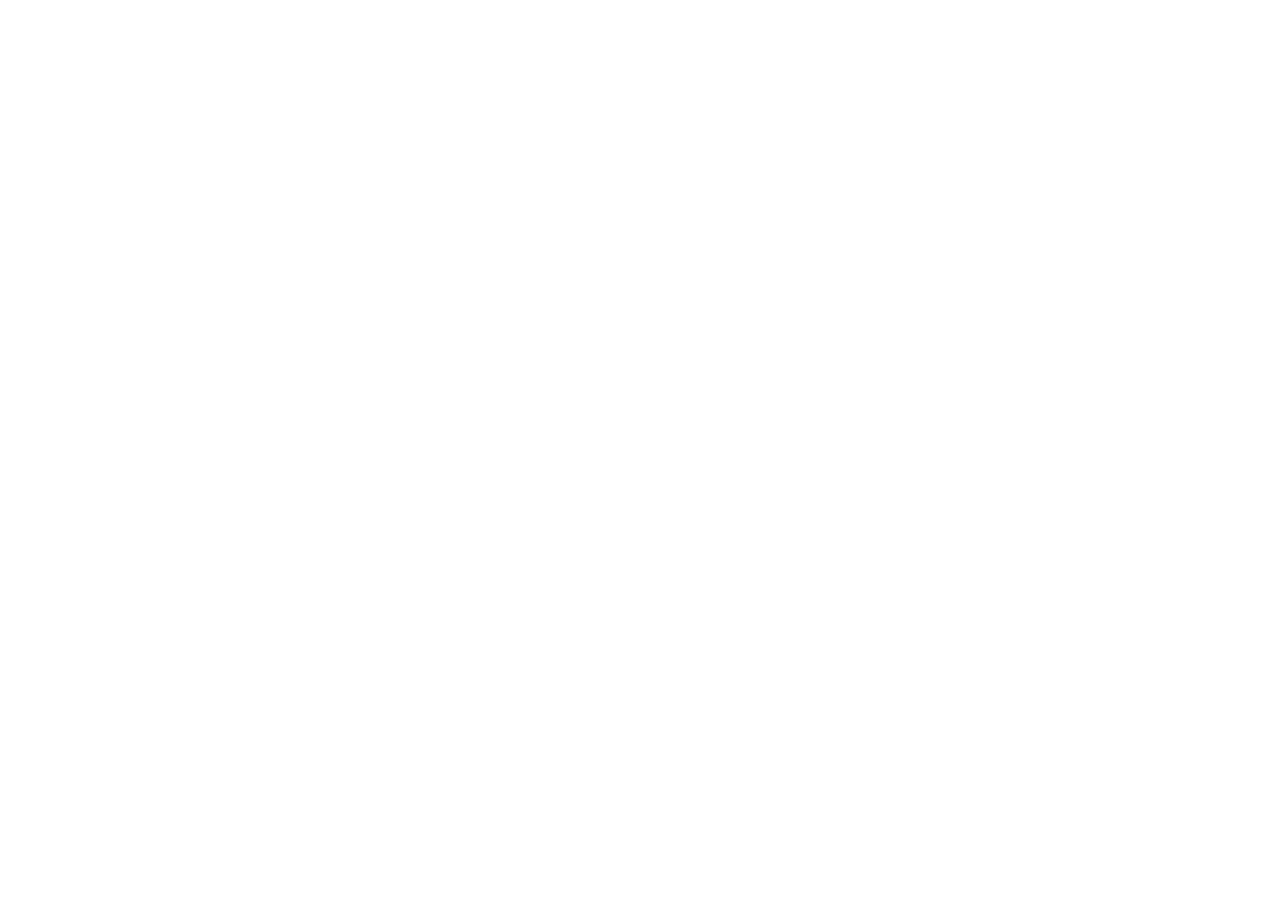
==== index.html @ 03d4f816 "注册页面一半代码" ====
<!DOCTYPE html>
<html lang="en">
<head>
    <meta charset="UTF-8">
    <meta name="viewport" content="width=device-width, initial-scale=1.0">
    <title>Document</title>
</head>
<body>
    
</body>
</html>
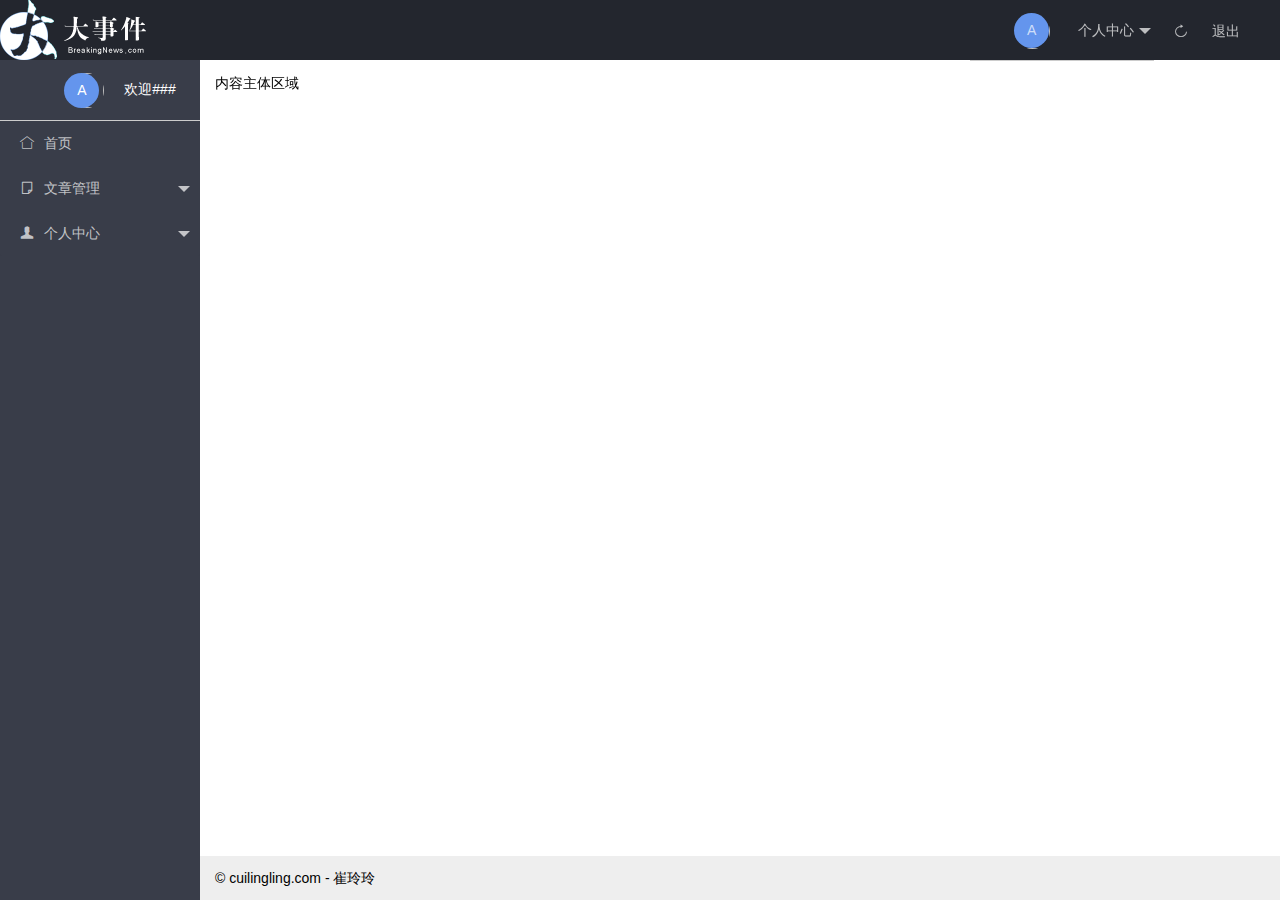
==== commit 9bf02569: "登录退出完成" ====
--- a/index.html
+++ b/index.html
@@ -1,11 +1,92 @@
 <!DOCTYPE html>
-<html lang="en">
+<html>
+
 <head>
-    <meta charset="UTF-8">
-    <meta name="viewport" content="width=device-width, initial-scale=1.0">
-    <title>Document</title>
+    <meta charset="utf-8">
+    <meta name="viewport" content="width=device-width, initial-scale=1, maximum-scale=1">
+    <title>大事件练习</title>
+    <link rel="stylesheet" href="./assets/lib/layui/css/layui.css">
+    <link rel="stylesheet" href="./assets/css/index.css">
 </head>
-<body>
-    
+
+<body class="layui-layout-body">
+    <div class="layui-layout layui-layout-admin">
+
+        <div class="layui-header">
+            <!-- 头部区域（可配合layui已有的水平导航） -->
+            <img src="./assets/images/logo.png" alt="">
+            <ul class="layui-nav layui-layout-right">
+                <li class="layui-nav-item">
+                    <a href="javascript:;" class="context">
+                        <img src="http://t.cn/RCzsdCq" class="layui-nav-img">
+                        <span class="geren">A</span>
+                        <span>个人中心</span>
+                    </a>
+                    <dl class="layui-nav-child">
+                        <dd><a href="">基本资料</a></dd>
+                        <dd><a href="">更换头像</a></dd>
+                        <dd><a href="">重置密码</a></dd>
+
+                    </dl>
+                </li>
+                <li class="layui-nav-item"><a href="javascript:;" class="tui"><i class="layui-icon layui-icon-refresh-1">&#xe682;</i>退出</a></li>
+            </ul>
+        </div>
+
+        <div class="layui-side layui-bg-black">
+            <div class="layui-side-scroll">
+                <!-- 左侧导航区域（可配合layui已有的垂直导航） -->
+                <div class="context">
+                    <img src="http://t.cn/RCzsdCq" class="layui-nav-img">
+                    <span class="geren">A</span>
+                    <span class="hello">欢迎###</span>
+                </div>
+                <ul class="layui-nav layui-nav-tree " lay-shrink="all" lay-filter="test">
+                    <li class="layui-nav-item"><a href=""><i class="layui-icon layui-icon-home"></i>首页</a></li>
+                    <li class="layui-nav-item">
+                        <a class="" href="javascript:;"><i class="layui-icon layui-icon-file-b"></i>文章管理</a>
+                        <dl class="layui-nav-child">
+                            <dd><a href="javascript:;"><i class="layui-icon layui-icon-app"></i>文章类别</a></dd>
+                            <dd><a href="javascript:;"><i class="layui-icon layui-icon-app"></i>文章列表</a></dd>
+                            <dd><a href="javascript:;"><i class="layui-icon layui-icon-app"></i>文章发布</a></dd>
+
+                        </dl>
+                    </li>
+                    <li class="layui-nav-item">
+                        <a href="javascript:;"><i class="layui-icon layui-icon-friends"></i>个人中心</a>
+                        <dl class="layui-nav-child">
+                            <dd><a href="javascript:;"><i class="layui-icon layui-icon-app"></i>基本资料</a></dd>
+                            <dd><a href="javascript:;"><i class="layui-icon layui-icon-app"></i>更换头像</a></dd>
+                            <dd><a href="javascript:;"><i class="layui-icon layui-icon-app"></i>重置密码</a></dd>
+
+                        </dl>
+                    </li>
+
+                </ul>
+            </div>
+        </div>
+
+        <div class="layui-body">
+            <!-- 内容主体区域 -->
+            <div style="padding: 15px;">内容主体区域</div>
+        </div>
+
+        <div class="layui-footer">
+            <!-- 底部固定区域 -->
+            © cuilingling.com - 崔玲玲
+        </div>
+    </div>
+    <script src="./assets/lib/jquery.js"></script>
+    <script src="./assets/lib/layui/layui.all.js"></script>
+    <script src="./assets/js/baseAPI.js"></script>
+    <script src="./assets/js/index.js"></script>
+    <script>
+        //JavaScript代码区域
+        layui.use('element', function () {
+            var element = layui.element;
+
+        });
+    </script>
 </body>
+
 </html>--- a/assets/lib/layui/css/layui.css
+++ b/assets/lib/layui/css/layui.css
@@ -0,0 +1,2 @@
+/** layui-v2.5.5 MIT License By https://www.layui.com */
+ .layui-inline,img{display:inline-block;vertical-align:middle}h1,h2,h3,h4,h5,h6{font-weight:400}.layui-edge,.layui-header,.layui-inline,.layui-main{position:relative}.layui-body,.layui-edge,.layui-elip{overflow:hidden}.layui-btn,.layui-edge,.layui-inline,img{vertical-align:middle}.layui-btn,.layui-disabled,.layui-icon,.layui-unselect{-moz-user-select:none;-webkit-user-select:none;-ms-user-select:none}.layui-elip,.layui-form-checkbox span,.layui-form-pane .layui-form-label{text-overflow:ellipsis;white-space:nowrap}.layui-breadcrumb,.layui-tree-btnGroup{visibility:hidden}blockquote,body,button,dd,div,dl,dt,form,h1,h2,h3,h4,h5,h6,input,li,ol,p,pre,td,textarea,th,ul{margin:0;padding:0;-webkit-tap-highlight-color:rgba(0,0,0,0)}a:active,a:hover{outline:0}img{border:none}li{list-style:none}table{border-collapse:collapse;border-spacing:0}h4,h5,h6{font-size:100%}button,input,optgroup,option,select,textarea{font-family:inherit;font-size:inherit;font-style:inherit;font-weight:inherit;outline:0}pre{white-space:pre-wrap;white-space:-moz-pre-wrap;white-space:-pre-wrap;white-space:-o-pre-wrap;word-wrap:break-word}body{line-height:24px;font:14px Helvetica Neue,Helvetica,PingFang SC,Tahoma,Arial,sans-serif}hr{height:1px;margin:10px 0;border:0;clear:both}a{color:#333;text-decoration:none}a:hover{color:#777}a cite{font-style:normal;*cursor:pointer}.layui-border-box,.layui-border-box *{box-sizing:border-box}.layui-box,.layui-box *{box-sizing:content-box}.layui-clear{clear:both;*zoom:1}.layui-clear:after{content:'\20';clear:both;*zoom:1;display:block;height:0}.layui-inline{*display:inline;*zoom:1}.layui-edge{display:inline-block;width:0;height:0;border-width:6px;border-style:dashed;border-color:transparent}.layui-edge-top{top:-4px;border-bottom-color:#999;border-bottom-style:solid}.layui-edge-right{border-left-color:#999;border-left-style:solid}.layui-edge-bottom{top:2px;border-top-color:#999;border-top-style:solid}.layui-edge-left{border-right-color:#999;border-right-style:solid}.layui-disabled,.layui-disabled:hover{color:#d2d2d2!important;cursor:not-allowed!important}.layui-circle{border-radius:100%}.layui-show{display:block!important}.layui-hide{display:none!important}@font-face{font-family:layui-icon;src:url(../font/iconfont.eot?v=250);src:url(../font/iconfont.eot?v=250#iefix) format('embedded-opentype'),url(../font/iconfont.woff2?v=250) format('woff2'),url(../font/iconfont.woff?v=250) format('woff'),url(../font/iconfont.ttf?v=250) format('truetype'),url(../font/iconfont.svg?v=250#layui-icon) format('svg')}.layui-icon{font-family:layui-icon!important;font-size:16px;font-style:normal;-webkit-font-smoothing:antialiased;-moz-osx-font-smoothing:grayscale}.layui-icon-reply-fill:before{content:"\e611"}.layui-icon-set-fill:before{content:"\e614"}.layui-icon-menu-fill:before{content:"\e60f"}.layui-icon-search:before{content:"\e615"}.layui-icon-share:before{content:"\e641"}.layui-icon-set-sm:before{content:"\e620"}.layui-icon-engine:before{content:"\e628"}.layui-icon-close:before{content:"\1006"}.layui-icon-close-fill:before{content:"\1007"}.layui-icon-chart-screen:before{content:"\e629"}.layui-icon-star:before{content:"\e600"}.layui-icon-circle-dot:before{content:"\e617"}.layui-icon-chat:before{content:"\e606"}.layui-icon-release:before{content:"\e609"}.layui-icon-list:before{content:"\e60a"}.layui-icon-chart:before{content:"\e62c"}.layui-icon-ok-circle:before{content:"\1005"}.layui-icon-layim-theme:before{content:"\e61b"}.layui-icon-table:before{content:"\e62d"}.layui-icon-right:before{content:"\e602"}.layui-icon-left:before{content:"\e603"}.layui-icon-cart-simple:before{content:"\e698"}.layui-icon-face-cry:before{content:"\e69c"}.layui-icon-face-smile:before{content:"\e6af"}.layui-icon-survey:before{content:"\e6b2"}.layui-icon-tree:before{content:"\e62e"}.layui-icon-upload-circle:before{content:"\e62f"}.layui-icon-add-circle:before{content:"\e61f"}.layui-icon-download-circle:before{content:"\e601"}.layui-icon-templeate-1:before{content:"\e630"}.layui-icon-util:before{content:"\e631"}.layui-icon-face-surprised:before{content:"\e664"}.layui-icon-edit:before{content:"\e642"}.layui-icon-speaker:before{content:"\e645"}.layui-icon-down:before{content:"\e61a"}.layui-icon-file:before{content:"\e621"}.layui-icon-layouts:before{content:"\e632"}.layui-icon-rate-half:before{content:"\e6c9"}.layui-icon-add-circle-fine:before{content:"\e608"}.layui-icon-prev-circle:before{content:"\e633"}.layui-icon-read:before{content:"\e705"}.layui-icon-404:before{content:"\e61c"}.layui-icon-carousel:before{content:"\e634"}.layui-icon-help:before{content:"\e607"}.layui-icon-code-circle:before{content:"\e635"}.layui-icon-water:before{content:"\e636"}.layui-icon-username:before{content:"\e66f"}.layui-icon-find-fill:before{content:"\e670"}.layui-icon-about:before{content:"\e60b"}.layui-icon-location:before{content:"\e715"}.layui-icon-up:before{content:"\e619"}.layui-icon-pause:before{content:"\e651"}.layui-icon-date:before{content:"\e637"}.layui-icon-layim-uploadfile:before{content:"\e61d"}.layui-icon-delete:before{content:"\e640"}.layui-icon-play:before{content:"\e652"}.layui-icon-top:before{content:"\e604"}.layui-icon-friends:before{content:"\e612"}.layui-icon-refresh-3:before{content:"\e9aa"}.layui-icon-ok:before{content:"\e605"}.layui-icon-layer:before{content:"\e638"}.layui-icon-face-smile-fine:before{content:"\e60c"}.layui-icon-dollar:before{content:"\e659"}.layui-icon-group:before{content:"\e613"}.layui-icon-layim-download:before{content:"\e61e"}.layui-icon-picture-fine:before{content:"\e60d"}.layui-icon-link:before{content:"\e64c"}.layui-icon-diamond:before{content:"\e735"}.layui-icon-log:before{content:"\e60e"}.layui-icon-rate-solid:before{content:"\e67a"}.layui-icon-fonts-del:before{content:"\e64f"}.layui-icon-unlink:before{content:"\e64d"}.layui-icon-fonts-clear:before{content:"\e639"}.layui-icon-triangle-r:before{content:"\e623"}.layui-icon-circle:before{content:"\e63f"}.layui-icon-radio:before{content:"\e643"}.layui-icon-align-center:before{content:"\e647"}.layui-icon-align-right:before{content:"\e648"}.layui-icon-align-left:before{content:"\e649"}.layui-icon-loading-1:before{content:"\e63e"}.layui-icon-return:before{content:"\e65c"}.layui-icon-fonts-strong:before{content:"\e62b"}.layui-icon-upload:before{content:"\e67c"}.layui-icon-dialogue:before{content:"\e63a"}.layui-icon-video:before{content:"\e6ed"}.layui-icon-headset:before{content:"\e6fc"}.layui-icon-cellphone-fine:before{content:"\e63b"}.layui-icon-add-1:before{content:"\e654"}.layui-icon-face-smile-b:before{content:"\e650"}.layui-icon-fonts-html:before{content:"\e64b"}.layui-icon-form:before{content:"\e63c"}.layui-icon-cart:before{content:"\e657"}.layui-icon-camera-fill:before{content:"\e65d"}.layui-icon-tabs:before{content:"\e62a"}.layui-icon-fonts-code:before{content:"\e64e"}.layui-icon-fire:before{content:"\e756"}.layui-icon-set:before{content:"\e716"}.layui-icon-fonts-u:before{content:"\e646"}.layui-icon-triangle-d:before{content:"\e625"}.layui-icon-tips:before{content:"\e702"}.layui-icon-picture:before{content:"\e64a"}.layui-icon-more-vertical:before{content:"\e671"}.layui-icon-flag:before{content:"\e66c"}.layui-icon-loading:before{content:"\e63d"}.layui-icon-fonts-i:before{content:"\e644"}.layui-icon-refresh-1:before{content:"\e666"}.layui-icon-rmb:before{content:"\e65e"}.layui-icon-home:before{content:"\e68e"}.layui-icon-user:before{content:"\e770"}.layui-icon-notice:before{content:"\e667"}.layui-icon-login-weibo:before{content:"\e675"}.layui-icon-voice:before{content:"\e688"}.layui-icon-upload-drag:before{content:"\e681"}.layui-icon-login-qq:before{content:"\e676"}.layui-icon-snowflake:before{content:"\e6b1"}.layui-icon-file-b:before{content:"\e655"}.layui-icon-template:before{content:"\e663"}.layui-icon-auz:before{content:"\e672"}.layui-icon-console:before{content:"\e665"}.layui-icon-app:before{content:"\e653"}.layui-icon-prev:before{content:"\e65a"}.layui-icon-website:before{content:"\e7ae"}.layui-icon-next:before{content:"\e65b"}.layui-icon-component:before{content:"\e857"}.layui-icon-more:before{content:"\e65f"}.layui-icon-login-wechat:before{content:"\e677"}.layui-icon-shrink-right:before{content:"\e668"}.layui-icon-spread-left:before{content:"\e66b"}.layui-icon-camera:before{content:"\e660"}.layui-icon-note:before{content:"\e66e"}.layui-icon-refresh:before{content:"\e669"}.layui-icon-female:before{content:"\e661"}.layui-icon-male:before{content:"\e662"}.layui-icon-password:before{content:"\e673"}.layui-icon-senior:before{content:"\e674"}.layui-icon-theme:before{content:"\e66a"}.layui-icon-tread:before{content:"\e6c5"}.layui-icon-praise:before{content:"\e6c6"}.layui-icon-star-fill:before{content:"\e658"}.layui-icon-rate:before{content:"\e67b"}.layui-icon-template-1:before{content:"\e656"}.layui-icon-vercode:before{content:"\e679"}.layui-icon-cellphone:before{content:"\e678"}.layui-icon-screen-full:before{content:"\e622"}.layui-icon-screen-restore:before{content:"\e758"}.layui-icon-cols:before{content:"\e610"}.layui-icon-export:before{content:"\e67d"}.layui-icon-print:before{content:"\e66d"}.layui-icon-slider:before{content:"\e714"}.layui-icon-addition:before{content:"\e624"}.layui-icon-subtraction:before{content:"\e67e"}.layui-icon-service:before{content:"\e626"}.layui-icon-transfer:before{content:"\e691"}.layui-main{width:1140px;margin:0 auto}.layui-header{z-index:1000;height:60px}.layui-header a:hover{transition:all .5s;-webkit-transition:all .5s}.layui-side{position:fixed;left:0;top:0;bottom:0;z-index:999;width:200px;overflow-x:hidden}.layui-side-scroll{position:relative;width:220px;height:100%;overflow-x:hidden}.layui-body{position:absolute;left:200px;right:0;top:0;bottom:0;z-index:998;width:auto;overflow-y:auto;box-sizing:border-box}.layui-layout-body{overflow:hidden}.layui-layout-admin .layui-header{background-color:#23262E}.layui-layout-admin .layui-side{top:60px;width:200px;overflow-x:hidden}.layui-layout-admin .layui-body{position:fixed;top:60px;bottom:44px}.layui-layout-admin .layui-main{width:auto;margin:0 15px}.layui-layout-admin .layui-footer{position:fixed;left:200px;right:0;bottom:0;height:44px;line-height:44px;padding:0 15px;background-color:#eee}.layui-layout-admin .layui-logo{position:absolute;left:0;top:0;width:200px;height:100%;line-height:60px;text-align:center;color:#009688;font-size:16px}.layui-layout-admin .layui-header .layui-nav{background:0 0}.layui-layout-left{position:absolute!important;left:200px;top:0}.layui-layout-right{position:absolute!important;right:0;top:0}.layui-container{position:relative;margin:0 auto;padding:0 15px;box-sizing:border-box}.layui-fluid{position:relative;margin:0 auto;padding:0 15px}.layui-row:after,.layui-row:before{content:'';display:block;clear:both}.layui-col-lg1,.layui-col-lg10,.layui-col-lg11,.layui-col-lg12,.layui-col-lg2,.layui-col-lg3,.layui-col-lg4,.layui-col-lg5,.layui-col-lg6,.layui-col-lg7,.layui-col-lg8,.layui-col-lg9,.layui-col-md1,.layui-col-md10,.layui-col-md11,.layui-col-md12,.layui-col-md2,.layui-col-md3,.layui-col-md4,.layui-col-md5,.layui-col-md6,.layui-col-md7,.layui-col-md8,.layui-col-md9,.layui-col-sm1,.layui-col-sm10,.layui-col-sm11,.layui-col-sm12,.layui-col-sm2,.layui-col-sm3,.layui-col-sm4,.layui-col-sm5,.layui-col-sm6,.layui-col-sm7,.layui-col-sm8,.layui-col-sm9,.layui-col-xs1,.layui-col-xs10,.layui-col-xs11,.layui-col-xs12,.layui-col-xs2,.layui-col-xs3,.layui-col-xs4,.layui-col-xs5,.layui-col-xs6,.layui-col-xs7,.layui-col-xs8,.layui-col-xs9{position:relative;display:block;box-sizing:border-box}.layui-col-xs1,.layui-col-xs10,.layui-col-xs11,.layui-col-xs12,.layui-col-xs2,.layui-col-xs3,.layui-col-xs4,.layui-col-xs5,.layui-col-xs6,.layui-col-xs7,.layui-col-xs8,.layui-col-xs9{float:left}.layui-col-xs1{width:8.33333333%}.layui-col-xs2{width:16.66666667%}.layui-col-xs3{width:25%}.layui-col-xs4{width:33.33333333%}.layui-col-xs5{width:41.66666667%}.layui-col-xs6{width:50%}.layui-col-xs7{width:58.33333333%}.layui-col-xs8{width:66.66666667%}.layui-col-xs9{width:75%}.layui-col-xs10{width:83.33333333%}.layui-col-xs11{width:91.66666667%}.layui-col-xs12{width:100%}.layui-col-xs-offset1{margin-left:8.33333333%}.layui-col-xs-offset2{margin-left:16.66666667%}.layui-col-xs-offset3{margin-left:25%}.layui-col-xs-offset4{margin-left:33.33333333%}.layui-col-xs-offset5{margin-left:41.66666667%}.layui-col-xs-offset6{margin-left:50%}.layui-col-xs-offset7{margin-left:58.33333333%}.layui-col-xs-offset8{margin-left:66.66666667%}.layui-col-xs-offset9{margin-left:75%}.layui-col-xs-offset10{margin-left:83.33333333%}.layui-col-xs-offset11{margin-left:91.66666667%}.layui-col-xs-offset12{margin-left:100%}@media screen and (max-width:768px){.layui-hide-xs{display:none!important}.layui-show-xs-block{display:block!important}.layui-show-xs-inline{display:inline!important}.layui-show-xs-inline-block{display:inline-block!important}}@media screen and (min-width:768px){.layui-container{width:750px}.layui-hide-sm{display:none!important}.layui-show-sm-block{display:block!important}.layui-show-sm-inline{display:inline!important}.layui-show-sm-inline-block{display:inline-block!important}.layui-col-sm1,.layui-col-sm10,.layui-col-sm11,.layui-col-sm12,.layui-col-sm2,.layui-col-sm3,.layui-col-sm4,.layui-col-sm5,.layui-col-sm6,.layui-col-sm7,.layui-col-sm8,.layui-col-sm9{float:left}.layui-col-sm1{width:8.33333333%}.layui-col-sm2{width:16.66666667%}.layui-col-sm3{width:25%}.layui-col-sm4{width:33.33333333%}.layui-col-sm5{width:41.66666667%}.layui-col-sm6{width:50%}.layui-col-sm7{width:58.33333333%}.layui-col-sm8{width:66.66666667%}.layui-col-sm9{width:75%}.layui-col-sm10{width:83.33333333%}.layui-col-sm11{width:91.66666667%}.layui-col-sm12{width:100%}.layui-col-sm-offset1{margin-left:8.33333333%}.layui-col-sm-offset2{margin-left:16.66666667%}.layui-col-sm-offset3{margin-left:25%}.layui-col-sm-offset4{margin-left:33.33333333%}.layui-col-sm-offset5{margin-left:41.66666667%}.layui-col-sm-offset6{margin-left:50%}.layui-col-sm-offset7{margin-left:58.33333333%}.layui-col-sm-offset8{margin-left:66.66666667%}.layui-col-sm-offset9{margin-left:75%}.layui-col-sm-offset10{margin-left:83.33333333%}.layui-col-sm-offset11{margin-left:91.66666667%}.layui-col-sm-offset12{margin-left:100%}}@media screen and (min-width:992px){.layui-container{width:970px}.layui-hide-md{display:none!important}.layui-show-md-block{display:block!important}.layui-show-md-inline{display:inline!important}.layui-show-md-inline-block{display:inline-block!important}.layui-col-md1,.layui-col-md10,.layui-col-md11,.layui-col-md12,.layui-col-md2,.layui-col-md3,.layui-col-md4,.layui-col-md5,.layui-col-md6,.layui-col-md7,.layui-col-md8,.layui-col-md9{float:left}.layui-col-md1{width:8.33333333%}.layui-col-md2{width:16.66666667%}.layui-col-md3{width:25%}.layui-col-md4{width:33.33333333%}.layui-col-md5{width:41.66666667%}.layui-col-md6{width:50%}.layui-col-md7{width:58.33333333%}.layui-col-md8{width:66.66666667%}.layui-col-md9{width:75%}.layui-col-md10{width:83.33333333%}.layui-col-md11{width:91.66666667%}.layui-col-md12{width:100%}.layui-col-md-offset1{margin-left:8.33333333%}.layui-col-md-offset2{margin-left:16.66666667%}.layui-col-md-offset3{margin-left:25%}.layui-col-md-offset4{margin-left:33.33333333%}.layui-col-md-offset5{margin-left:41.66666667%}.layui-col-md-offset6{margin-left:50%}.layui-col-md-offset7{margin-left:58.33333333%}.layui-col-md-offset8{margin-left:66.66666667%}.layui-col-md-offset9{margin-left:75%}.layui-col-md-offset10{margin-left:83.33333333%}.layui-col-md-offset11{margin-left:91.66666667%}.layui-col-md-offset12{margin-left:100%}}@media screen and (min-width:1200px){.layui-container{width:1170px}.layui-hide-lg{display:none!important}.layui-show-lg-block{display:block!important}.layui-show-lg-inline{display:inline!important}.layui-show-lg-inline-block{display:inline-block!important}.layui-col-lg1,.layui-col-lg10,.layui-col-lg11,.layui-col-lg12,.layui-col-lg2,.layui-col-lg3,.layui-col-lg4,.layui-col-lg5,.layui-col-lg6,.layui-col-lg7,.layui-col-lg8,.layui-col-lg9{float:left}.layui-col-lg1{width:8.33333333%}.layui-col-lg2{width:16.66666667%}.layui-col-lg3{width:25%}.layui-col-lg4{width:33.33333333%}.layui-col-lg5{width:41.66666667%}.layui-col-lg6{width:50%}.layui-col-lg7{width:58.33333333%}.layui-col-lg8{width:66.66666667%}.layui-col-lg9{width:75%}.layui-col-lg10{width:83.33333333%}.layui-col-lg11{width:91.66666667%}.layui-col-lg12{width:100%}.layui-col-lg-offset1{margin-left:8.33333333%}.layui-col-lg-offset2{margin-left:16.66666667%}.layui-col-lg-offset3{margin-left:25%}.layui-col-lg-offset4{margin-left:33.33333333%}.layui-col-lg-offset5{margin-left:41.66666667%}.layui-col-lg-offset6{margin-left:50%}.layui-col-lg-offset7{margin-left:58.33333333%}.layui-col-lg-offset8{margin-left:66.66666667%}.layui-col-lg-offset9{margin-left:75%}.layui-col-lg-offset10{margin-left:83.33333333%}.layui-col-lg-offset11{margin-left:91.66666667%}.layui-col-lg-offset12{margin-left:100%}}.layui-col-space1{margin:-.5px}.layui-col-space1>*{padding:.5px}.layui-col-space3{margin:-1.5px}.layui-col-space3>*{padding:1.5px}.layui-col-space5{margin:-2.5px}.layui-col-space5>*{padding:2.5px}.layui-col-space8{margin:-3.5px}.layui-col-space8>*{padding:3.5px}.layui-col-space10{margin:-5px}.layui-col-space10>*{padding:5px}.layui-col-space12{margin:-6px}.layui-col-space12>*{padding:6px}.layui-col-space15{margin:-7.5px}.layui-col-space15>*{padding:7.5px}.layui-col-space18{margin:-9px}.layui-col-space18>*{padding:9px}.layui-col-space20{margin:-10px}.layui-col-space20>*{padding:10px}.layui-col-space22{margin:-11px}.layui-col-space22>*{padding:11px}.layui-col-space25{margin:-12.5px}.layui-col-space25>*{padding:12.5px}.layui-col-space30{margin:-15px}.layui-col-space30>*{padding:15px}.layui-btn,.layui-input,.layui-select,.layui-textarea,.layui-upload-button{outline:0;-webkit-appearance:none;transition:all .3s;-webkit-transition:all .3s;box-sizing:border-box}.layui-elem-quote{margin-bottom:10px;padding:15px;line-height:22px;border-left:5px solid #009688;border-radius:0 2px 2px 0;background-color:#f2f2f2}.layui-quote-nm{border-style:solid;border-width:1px 1px 1px 5px;background:0 0}.layui-elem-field{margin-bottom:10px;padding:0;border-width:1px;border-style:solid}.layui-elem-field legend{margin-left:20px;padding:0 10px;font-size:20px;font-weight:300}.layui-field-title{margin:10px 0 20px;border-width:1px 0 0}.layui-field-box{padding:10px 15px}.layui-field-title .layui-field-box{padding:10px 0}.layui-progress{position:relative;height:6px;border-radius:20px;background-color:#e2e2e2}.layui-progress-bar{position:absolute;left:0;top:0;width:0;max-width:100%;height:6px;border-radius:20px;text-align:right;background-color:#5FB878;transition:all .3s;-webkit-transition:all .3s}.layui-progress-big,.layui-progress-big .layui-progress-bar{height:18px;line-height:18px}.layui-progress-text{position:relative;top:-20px;line-height:18px;font-size:12px;color:#666}.layui-progress-big .layui-progress-text{position:static;padding:0 10px;color:#fff}.layui-collapse{border-width:1px;border-style:solid;border-radius:2px}.layui-colla-content,.layui-colla-item{border-top-width:1px;border-top-style:solid}.layui-colla-item:first-child{border-top:none}.layui-colla-title{position:relative;height:42px;line-height:42px;padding:0 15px 0 35px;color:#333;background-color:#f2f2f2;cursor:pointer;font-size:14px;overflow:hidden}.layui-colla-content{display:none;padding:10px 15px;line-height:22px;color:#666}.layui-colla-icon{position:absolute;left:15px;top:0;font-size:14px}.layui-card{margin-bottom:15px;border-radius:2px;background-color:#fff;box-shadow:0 1px 2px 0 rgba(0,0,0,.05)}.layui-card:last-child{margin-bottom:0}.layui-card-header{position:relative;height:42px;line-height:42px;padding:0 15px;border-bottom:1px solid #f6f6f6;color:#333;border-radius:2px 2px 0 0;font-size:14px}.layui-bg-black,.layui-bg-blue,.layui-bg-cyan,.layui-bg-green,.layui-bg-orange,.layui-bg-red{color:#fff!important}.layui-card-body{position:relative;padding:10px 15px;line-height:24px}.layui-card-body[pad15]{padding:15px}.layui-card-body[pad20]{padding:20px}.layui-card-body .layui-table{margin:5px 0}.layui-card .layui-tab{margin:0}.layui-panel-window{position:relative;padding:15px;border-radius:0;border-top:5px solid #E6E6E6;background-color:#fff}.layui-auxiliar-moving{position:fixed;left:0;right:0;top:0;bottom:0;width:100%;height:100%;background:0 0;z-index:9999999999}.layui-form-label,.layui-form-mid,.layui-form-select,.layui-input-block,.layui-input-inline,.layui-textarea{position:relative}.layui-bg-red{background-color:#FF5722!important}.layui-bg-orange{background-color:#FFB800!important}.layui-bg-green{background-color:#009688!important}.layui-bg-cyan{background-color:#2F4056!important}.layui-bg-blue{background-color:#1E9FFF!important}.layui-bg-black{background-color:#393D49!important}.layui-bg-gray{background-color:#eee!important;color:#666!important}.layui-badge-rim,.layui-colla-content,.layui-colla-item,.layui-collapse,.layui-elem-field,.layui-form-pane .layui-form-item[pane],.layui-form-pane .layui-form-label,.layui-input,.layui-layedit,.layui-layedit-tool,.layui-quote-nm,.layui-select,.layui-tab-bar,.layui-tab-card,.layui-tab-title,.layui-tab-title .layui-this:after,.layui-textarea{border-color:#e6e6e6}.layui-timeline-item:before,hr{background-color:#e6e6e6}.layui-text{line-height:22px;font-size:14px;color:#666}.layui-text h1,.layui-text h2,.layui-text h3{font-weight:500;color:#333}.layui-text h1{font-size:30px}.layui-text h2{font-size:24px}.layui-text h3{font-size:18px}.layui-text a:not(.layui-btn){color:#01AAED}.layui-text a:not(.layui-btn):hover{text-decoration:underline}.layui-text ul{padding:5px 0 5px 15px}.layui-text ul li{margin-top:5px;list-style-type:disc}.layui-text em,.layui-word-aux{color:#999!important;padding:0 5px!important}.layui-btn{display:inline-block;height:38px;line-height:38px;padding:0 18px;background-color:#009688;color:#fff;white-space:nowrap;text-align:center;font-size:14px;border:none;border-radius:2px;cursor:pointer}.layui-btn:hover{opacity:.8;filter:alpha(opacity=80);color:#fff}.layui-btn:active{opacity:1;filter:alpha(opacity=100)}.layui-btn+.layui-btn{margin-left:10px}.layui-btn-container{font-size:0}.layui-btn-container .layui-btn{margin-right:10px;margin-bottom:10px}.layui-btn-container .layui-btn+.layui-btn{margin-left:0}.layui-table .layui-btn-container .layui-btn{margin-bottom:9px}.layui-btn-radius{border-radius:100px}.layui-btn .layui-icon{margin-right:3px;font-size:18px;vertical-align:bottom;vertical-align:middle\9}.layui-btn-primary{border:1px solid #C9C9C9;background-color:#fff;color:#555}.layui-btn-primary:hover{border-color:#009688;color:#333}.layui-btn-normal{background-color:#1E9FFF}.layui-btn-warm{background-color:#FFB800}.layui-btn-danger{background-color:#FF5722}.layui-btn-checked{background-color:#5FB878}.layui-btn-disabled,.layui-btn-disabled:active,.layui-btn-disabled:hover{border:1px solid #e6e6e6;background-color:#FBFBFB;color:#C9C9C9;cursor:not-allowed;opacity:1}.layui-btn-lg{height:44px;line-height:44px;padding:0 25px;font-size:16px}.layui-btn-sm{height:30px;line-height:30px;padding:0 10px;font-size:12px}.layui-btn-sm i{font-size:16px!important}.layui-btn-xs{height:22px;line-height:22px;padding:0 5px;font-size:12px}.layui-btn-xs i{font-size:14px!important}.layui-btn-group{display:inline-block;vertical-align:middle;font-size:0}.layui-btn-group .layui-btn{margin-left:0!important;margin-right:0!important;border-left:1px solid rgba(255,255,255,.5);border-radius:0}.layui-btn-group .layui-btn-primary{border-left:none}.layui-btn-group .layui-btn-primary:hover{border-color:#C9C9C9;color:#009688}.layui-btn-group .layui-btn:first-child{border-left:none;border-radius:2px 0 0 2px}.layui-btn-group .layui-btn-primary:first-child{border-left:1px solid #c9c9c9}.layui-btn-group .layui-btn:last-child{border-radius:0 2px 2px 0}.layui-btn-group .layui-btn+.layui-btn{margin-left:0}.layui-btn-group+.layui-btn-group{margin-left:10px}.layui-btn-fluid{width:100%}.layui-input,.layui-select,.layui-textarea{height:38px;line-height:1.3;line-height:38px\9;border-width:1px;border-style:solid;background-color:#fff;border-radius:2px}.layui-input::-webkit-input-placeholder,.layui-select::-webkit-input-placeholder,.layui-textarea::-webkit-input-placeholder{line-height:1.3}.layui-input,.layui-textarea{display:block;width:100%;padding-left:10px}.layui-input:hover,.layui-textarea:hover{border-color:#D2D2D2!important}.layui-input:focus,.layui-textarea:focus{border-color:#C9C9C9!important}.layui-textarea{min-height:100px;height:auto;line-height:20px;padding:6px 10px;resize:vertical}.layui-select{padding:0 10px}.layui-form input[type=checkbox],.layui-form input[type=radio],.layui-form select{display:none}.layui-form [lay-ignore]{display:initial}.layui-form-item{margin-bottom:15px;clear:both;*zoom:1}.layui-form-item:after{content:'\20';clear:both;*zoom:1;display:block;height:0}.layui-form-label{float:left;display:block;padding:9px 15px;width:80px;font-weight:400;line-height:20px;text-align:right}.layui-form-label-col{display:block;float:none;padding:9px 0;line-height:20px;text-align:left}.layui-form-item .layui-inline{margin-bottom:5px;margin-right:10px}.layui-input-block{margin-left:110px;min-height:36px}.layui-input-inline{display:inline-block;vertical-align:middle}.layui-form-item .layui-input-inline{float:left;width:190px;margin-right:10px}.layui-form-text .layui-input-inline{width:auto}.layui-form-mid{float:left;display:block;padding:9px 0!important;line-height:20px;margin-right:10px}.layui-form-danger+.layui-form-select .layui-input,.layui-form-danger:focus{border-color:#FF5722!important}.layui-form-select .layui-input{padding-right:30px;cursor:pointer}.layui-form-select .layui-edge{position:absolute;right:10px;top:50%;margin-top:-3px;cursor:pointer;border-width:6px;border-top-color:#c2c2c2;border-top-style:solid;transition:all .3s;-webkit-transition:all .3s}.layui-form-select dl{display:none;position:absolute;left:0;top:42px;padding:5px 0;z-index:899;min-width:100%;border:1px solid #d2d2d2;max-height:300px;overflow-y:auto;background-color:#fff;border-radius:2px;box-shadow:0 2px 4px rgba(0,0,0,.12);box-sizing:border-box}.layui-form-select dl dd,.layui-form-select dl dt{padding:0 10px;line-height:36px;white-space:nowrap;overflow:hidden;text-overflow:ellipsis}.layui-form-select dl dt{font-size:12px;color:#999}.layui-form-select dl dd{cursor:pointer}.layui-form-select dl dd:hover{background-color:#f2f2f2;-webkit-transition:.5s all;transition:.5s all}.layui-form-select .layui-select-group dd{padding-left:20px}.layui-form-select dl dd.layui-select-tips{padding-left:10px!important;color:#999}.layui-form-select dl dd.layui-this{background-color:#5FB878;color:#fff}.layui-form-checkbox,.layui-form-select dl dd.layui-disabled{background-color:#fff}.layui-form-selected dl{display:block}.layui-form-checkbox,.layui-form-checkbox *,.layui-form-switch{display:inline-block;vertical-align:middle}.layui-form-selected .layui-edge{margin-top:-9px;-webkit-transform:rotate(180deg);transform:rotate(180deg);margin-top:-3px\9}:root .layui-form-selected .layui-edge{margin-top:-9px\0/IE9}.layui-form-selectup dl{top:auto;bottom:42px}.layui-select-none{margin:5px 0;text-align:center;color:#999}.layui-select-disabled .layui-disabled{border-color:#eee!important}.layui-select-disabled .layui-edge{border-top-color:#d2d2d2}.layui-form-checkbox{position:relative;height:30px;line-height:30px;margin-right:10px;padding-right:30px;cursor:pointer;font-size:0;-webkit-transition:.1s linear;transition:.1s linear;box-sizing:border-box}.layui-form-checkbox span{padding:0 10px;height:100%;font-size:14px;border-radius:2px 0 0 2px;background-color:#d2d2d2;color:#fff;overflow:hidden}.layui-form-checkbox:hover span{background-color:#c2c2c2}.layui-form-checkbox i{position:absolute;right:0;top:0;width:30px;height:28px;border:1px solid #d2d2d2;border-left:none;border-radius:0 2px 2px 0;color:#fff;font-size:20px;text-align:center}.layui-form-checkbox:hover i{border-color:#c2c2c2;color:#c2c2c2}.layui-form-checked,.layui-form-checked:hover{border-color:#5FB878}.layui-form-checked span,.layui-form-checked:hover span{background-color:#5FB878}.layui-form-checked i,.layui-form-checked:hover i{color:#5FB878}.layui-form-item .layui-form-checkbox{margin-top:4px}.layui-form-checkbox[lay-skin=primary]{height:auto!important;line-height:normal!important;min-width:18px;min-height:18px;border:none!important;margin-right:0;padding-left:28px;padding-right:0;background:0 0}.layui-form-checkbox[lay-skin=primary] span{padding-left:0;padding-right:15px;line-height:18px;background:0 0;color:#666}.layui-form-checkbox[lay-skin=primary] i{right:auto;left:0;width:16px;height:16px;line-height:16px;border:1px solid #d2d2d2;font-size:12px;border-radius:2px;background-color:#fff;-webkit-transition:.1s linear;transition:.1s linear}.layui-form-checkbox[lay-skin=primary]:hover i{border-color:#5FB878;color:#fff}.layui-form-checked[lay-skin=primary] i{border-color:#5FB878!important;background-color:#5FB878;color:#fff}.layui-checkbox-disbaled[lay-skin=primary] span{background:0 0!important;color:#c2c2c2}.layui-checkbox-disbaled[lay-skin=primary]:hover i{border-color:#d2d2d2}.layui-form-item .layui-form-checkbox[lay-skin=primary]{margin-top:10px}.layui-form-switch{position:relative;height:22px;line-height:22px;min-width:35px;padding:0 5px;margin-top:8px;border:1px solid #d2d2d2;border-radius:20px;cursor:pointer;background-color:#fff;-webkit-transition:.1s linear;transition:.1s linear}.layui-form-switch i{position:absolute;left:5px;top:3px;width:16px;height:16px;border-radius:20px;background-color:#d2d2d2;-webkit-transition:.1s linear;transition:.1s linear}.layui-form-switch em{position:relative;top:0;width:25px;margin-left:21px;padding:0!important;text-align:center!important;color:#999!important;font-style:normal!important;font-size:12px}.layui-form-onswitch{border-color:#5FB878;background-color:#5FB878}.layui-checkbox-disbaled,.layui-checkbox-disbaled i{border-color:#e2e2e2!important}.layui-form-onswitch i{left:100%;margin-left:-21px;background-color:#fff}.layui-form-onswitch em{margin-left:5px;margin-right:21px;color:#fff!important}.layui-checkbox-disbaled span{background-color:#e2e2e2!important}.layui-checkbox-disbaled:hover i{color:#fff!important}[lay-radio]{display:none}.layui-form-radio,.layui-form-radio *{display:inline-block;vertical-align:middle}.layui-form-radio{line-height:28px;margin:6px 10px 0 0;padding-right:10px;cursor:pointer;font-size:0}.layui-form-radio *{font-size:14px}.layui-form-radio>i{margin-right:8px;font-size:22px;color:#c2c2c2}.layui-form-radio>i:hover,.layui-form-radioed>i{color:#5FB878}.layui-radio-disbaled>i{color:#e2e2e2!important}.layui-form-pane .layui-form-label{width:110px;padding:8px 15px;height:38px;line-height:20px;border-width:1px;border-style:solid;border-radius:2px 0 0 2px;text-align:center;background-color:#FBFBFB;overflow:hidden;box-sizing:border-box}.layui-form-pane .layui-input-inline{margin-left:-1px}.layui-form-pane .layui-input-block{margin-left:110px;left:-1px}.layui-form-pane .layui-input{border-radius:0 2px 2px 0}.layui-form-pane .layui-form-text .layui-form-label{float:none;width:100%;border-radius:2px;box-sizing:border-box;text-align:left}.layui-form-pane .layui-form-text .layui-input-inline{display:block;margin:0;top:-1px;clear:both}.layui-form-pane .layui-form-text .layui-input-block{margin:0;left:0;top:-1px}.layui-form-pane .layui-form-text .layui-textarea{min-height:100px;border-radius:0 0 2px 2px}.layui-form-pane .layui-form-checkbox{margin:4px 0 4px 10px}.layui-form-pane .layui-form-radio,.layui-form-pane .layui-form-switch{margin-top:6px;margin-left:10px}.layui-form-pane .layui-form-item[pane]{position:relative;border-width:1px;border-style:solid}.layui-form-pane .layui-form-item[pane] .layui-form-label{position:absolute;left:0;top:0;height:100%;border-width:0 1px 0 0}.layui-form-pane .layui-form-item[pane] .layui-input-inline{margin-left:110px}@media screen and (max-width:450px){.layui-form-item .layui-form-label{text-overflow:ellipsis;overflow:hidden;white-space:nowrap}.layui-form-item .layui-inline{display:block;margin-right:0;margin-bottom:20px;clear:both}.layui-form-item .layui-inline:after{content:'\20';clear:both;display:block;height:0}.layui-form-item .layui-input-inline{display:block;float:none;left:-3px;width:auto;margin:0 0 10px 112px}.layui-form-item .layui-input-inline+.layui-form-mid{margin-left:110px;top:-5px;padding:0}.layui-form-item .layui-form-checkbox{margin-right:5px;margin-bottom:5px}}.layui-layedit{border-width:1px;border-style:solid;border-radius:2px}.layui-layedit-tool{padding:3px 5px;border-bottom-width:1px;border-bottom-style:solid;font-size:0}.layedit-tool-fixed{position:fixed;top:0;border-top:1px solid #e2e2e2}.layui-layedit-tool .layedit-tool-mid,.layui-layedit-tool .layui-icon{display:inline-block;vertical-align:middle;text-align:center;font-size:14px}.layui-layedit-tool .layui-icon{position:relative;width:32px;height:30px;line-height:30px;margin:3px 5px;color:#777;cursor:pointer;border-radius:2px}.layui-layedit-tool .layui-icon:hover{color:#393D49}.layui-layedit-tool .layui-icon:active{color:#000}.layui-layedit-tool .layedit-tool-active{background-color:#e2e2e2;color:#000}.layui-layedit-tool .layui-disabled,.layui-layedit-tool .layui-disabled:hover{color:#d2d2d2;cursor:not-allowed}.layui-layedit-tool .layedit-tool-mid{width:1px;height:18px;margin:0 10px;background-color:#d2d2d2}.layedit-tool-html{width:50px!important;font-size:30px!important}.layedit-tool-b,.layedit-tool-code,.layedit-tool-help{font-size:16px!important}.layedit-tool-d,.layedit-tool-face,.layedit-tool-image,.layedit-tool-unlink{font-size:18px!important}.layedit-tool-image input{position:absolute;font-size:0;left:0;top:0;width:100%;height:100%;opacity:.01;filter:Alpha(opacity=1);cursor:pointer}.layui-layedit-iframe iframe{display:block;width:100%}#LAY_layedit_code{overflow:hidden}.layui-laypage{display:inline-block;*display:inline;*zoom:1;vertical-align:middle;margin:10px 0;font-size:0}.layui-laypage>a:first-child,.layui-laypage>a:first-child em{border-radius:2px 0 0 2px}.layui-laypage>a:last-child,.layui-laypage>a:last-child em{border-radius:0 2px 2px 0}.layui-laypage>:first-child{margin-left:0!important}.layui-laypage>:last-child{margin-right:0!important}.layui-laypage a,.layui-laypage button,.layui-laypage input,.layui-laypage select,.layui-laypage span{border:1px solid #e2e2e2}.layui-laypage a,.layui-laypage span{display:inline-block;*display:inline;*zoom:1;vertical-align:middle;padding:0 15px;height:28px;line-height:28px;margin:0 -1px 5px 0;background-color:#fff;color:#333;font-size:12px}.layui-flow-more a *,.layui-laypage input,.layui-table-view select[lay-ignore]{display:inline-block}.layui-laypage a:hover{color:#009688}.layui-laypage em{font-style:normal}.layui-laypage .layui-laypage-spr{color:#999;font-weight:700}.layui-laypage a{text-decoration:none}.layui-laypage .layui-laypage-curr{position:relative}.layui-laypage .layui-laypage-curr em{position:relative;color:#fff}.layui-laypage .layui-laypage-curr .layui-laypage-em{position:absolute;left:-1px;top:-1px;padding:1px;width:100%;height:100%;background-color:#009688}.layui-laypage-em{border-radius:2px}.layui-laypage-next em,.layui-laypage-prev em{font-family:Sim sun;font-size:16px}.layui-laypage .layui-laypage-count,.layui-laypage .layui-laypage-limits,.layui-laypage .layui-laypage-refresh,.layui-laypage .layui-laypage-skip{margin-left:10px;margin-right:10px;padding:0;border:none}.layui-laypage .layui-laypage-limits,.layui-laypage .layui-laypage-refresh{vertical-align:top}.layui-laypage .layui-laypage-refresh i{font-size:18px;cursor:pointer}.layui-laypage select{height:22px;padding:3px;border-radius:2px;cursor:pointer}.layui-laypage .layui-laypage-skip{height:30px;line-height:30px;color:#999}.layui-laypage button,.layui-laypage input{height:30px;line-height:30px;border-radius:2px;vertical-align:top;background-color:#fff;box-sizing:border-box}.layui-laypage input{width:40px;margin:0 10px;padding:0 3px;text-align:center}.layui-laypage input:focus,.layui-laypage select:focus{border-color:#009688!important}.layui-laypage button{margin-left:10px;padding:0 10px;cursor:pointer}.layui-table,.layui-table-view{margin:10px 0}.layui-flow-more{margin:10px 0;text-align:center;color:#999;font-size:14px}.layui-flow-more a{height:32px;line-height:32px}.layui-flow-more a *{vertical-align:top}.layui-flow-more a cite{padding:0 20px;border-radius:3px;background-color:#eee;color:#333;font-style:normal}.layui-flow-more a cite:hover{opacity:.8}.layui-flow-more a i{font-size:30px;color:#737383}.layui-table{width:100%;background-color:#fff;color:#666}.layui-table tr{transition:all .3s;-webkit-transition:all .3s}.layui-table th{text-align:left;font-weight:400}.layui-table tbody tr:hover,.layui-table thead tr,.layui-table-click,.layui-table-header,.layui-table-hover,.layui-table-mend,.layui-table-patch,.layui-table-tool,.layui-table-total,.layui-table-total tr,.layui-table[lay-even] tr:nth-child(even){background-color:#f2f2f2}.layui-table td,.layui-table th,.layui-table-col-set,.layui-table-fixed-r,.layui-table-grid-down,.layui-table-header,.layui-table-page,.layui-table-tips-main,.layui-table-tool,.layui-table-total,.layui-table-view,.layui-table[lay-skin=line],.layui-table[lay-skin=row]{border-width:1px;border-style:solid;border-color:#e6e6e6}.layui-table td,.layui-table th{position:relative;padding:9px 15px;min-height:20px;line-height:20px;font-size:14px}.layui-table[lay-skin=line] td,.layui-table[lay-skin=line] th{border-width:0 0 1px}.layui-table[lay-skin=row] td,.layui-table[lay-skin=row] th{border-width:0 1px 0 0}.layui-table[lay-skin=nob] td,.layui-table[lay-skin=nob] th{border:none}.layui-table img{max-width:100px}.layui-table[lay-size=lg] td,.layui-table[lay-size=lg] th{padding:15px 30px}.layui-table-view .layui-table[lay-size=lg] .layui-table-cell{height:40px;line-height:40px}.layui-table[lay-size=sm] td,.layui-table[lay-size=sm] th{font-size:12px;padding:5px 10px}.layui-table-view .layui-table[lay-size=sm] .layui-table-cell{height:20px;line-height:20px}.layui-table[lay-data]{display:none}.layui-table-box{position:relative;overflow:hidden}.layui-table-view .layui-table{position:relative;width:auto;margin:0}.layui-table-view .layui-table[lay-skin=line]{border-width:0 1px 0 0}.layui-table-view .layui-table[lay-skin=row]{border-width:0 0 1px}.layui-table-view .layui-table td,.layui-table-view .layui-table th{padding:5px 0;border-top:none;border-left:none}.layui-table-view .layui-table th.layui-unselect .layui-table-cell span{cursor:pointer}.layui-table-view .layui-table td{cursor:default}.layui-table-view .layui-table td[data-edit=text]{cursor:text}.layui-table-view .layui-form-checkbox[lay-skin=primary] i{width:18px;height:18px}.layui-table-view .layui-form-radio{line-height:0;padding:0}.layui-table-view .layui-form-radio>i{margin:0;font-size:20px}.layui-table-init{position:absolute;left:0;top:0;width:100%;height:100%;text-align:center;z-index:110}.layui-table-init .layui-icon{position:absolute;left:50%;top:50%;margin:-15px 0 0 -15px;font-size:30px;color:#c2c2c2}.layui-table-header{border-width:0 0 1px;overflow:hidden}.layui-table-header .layui-table{margin-bottom:-1px}.layui-table-tool .layui-inline[lay-event]{position:relative;width:26px;height:26px;padding:5px;line-height:16px;margin-right:10px;text-align:center;color:#333;border:1px solid #ccc;cursor:pointer;-webkit-transition:.5s all;transition:.5s all}.layui-table-tool .layui-inline[lay-event]:hover{border:1px solid #999}.layui-table-tool-temp{padding-right:120px}.layui-table-tool-self{position:absolute;right:17px;top:10px}.layui-table-tool .layui-table-tool-self .layui-inline[lay-event]{margin:0 0 0 10px}.layui-table-tool-panel{position:absolute;top:29px;left:-1px;padding:5px 0;min-width:150px;min-height:40px;border:1px solid #d2d2d2;text-align:left;overflow-y:auto;background-color:#fff;box-shadow:0 2px 4px rgba(0,0,0,.12)}.layui-table-cell,.layui-table-tool-panel li{overflow:hidden;text-overflow:ellipsis;white-space:nowrap}.layui-table-tool-panel li{padding:0 10px;line-height:30px;-webkit-transition:.5s all;transition:.5s all}.layui-table-tool-panel li .layui-form-checkbox[lay-skin=primary]{width:100%;padding-left:28px}.layui-table-tool-panel li:hover{background-color:#f2f2f2}.layui-table-tool-panel li .layui-form-checkbox[lay-skin=primary] i{position:absolute;left:0;top:0}.layui-table-tool-panel li .layui-form-checkbox[lay-skin=primary] span{padding:0}.layui-table-tool .layui-table-tool-self .layui-table-tool-panel{left:auto;right:-1px}.layui-table-col-set{position:absolute;right:0;top:0;width:20px;height:100%;border-width:0 0 0 1px;background-color:#fff}.layui-table-sort{width:10px;height:20px;margin-left:5px;cursor:pointer!important}.layui-table-sort .layui-edge{position:absolute;left:5px;border-width:5px}.layui-table-sort .layui-table-sort-asc{top:3px;border-top:none;border-bottom-style:solid;border-bottom-color:#b2b2b2}.layui-table-sort .layui-table-sort-asc:hover{border-bottom-color:#666}.layui-table-sort .layui-table-sort-desc{bottom:5px;border-bottom:none;border-top-style:solid;border-top-color:#b2b2b2}.layui-table-sort .layui-table-sort-desc:hover{border-top-color:#666}.layui-table-sort[lay-sort=asc] .layui-table-sort-asc{border-bottom-color:#000}.layui-table-sort[lay-sort=desc] .layui-table-sort-desc{border-top-color:#000}.layui-table-cell{height:28px;line-height:28px;padding:0 15px;position:relative;box-sizing:border-box}.layui-table-cell .layui-form-checkbox[lay-skin=primary]{top:-1px;padding:0}.layui-table-cell .layui-table-link{color:#01AAED}.laytable-cell-checkbox,.laytable-cell-numbers,.laytable-cell-radio,.laytable-cell-space{padding:0;text-align:center}.layui-table-body{position:relative;overflow:auto;margin-right:-1px;margin-bottom:-1px}.layui-table-body .layui-none{line-height:26px;padding:15px;text-align:center;color:#999}.layui-table-fixed{position:absolute;left:0;top:0;z-index:101}.layui-table-fixed .layui-table-body{overflow:hidden}.layui-table-fixed-l{box-shadow:0 -1px 8px rgba(0,0,0,.08)}.layui-table-fixed-r{left:auto;right:-1px;border-width:0 0 0 1px;box-shadow:-1px 0 8px rgba(0,0,0,.08)}.layui-table-fixed-r .layui-table-header{position:relative;overflow:visible}.layui-table-mend{position:absolute;right:-49px;top:0;height:100%;width:50px}.layui-table-tool{position:relative;z-index:890;width:100%;min-height:50px;line-height:30px;padding:10px 15px;border-width:0 0 1px}.layui-table-tool .layui-btn-container{margin-bottom:-10px}.layui-table-page,.layui-table-total{border-width:1px 0 0;margin-bottom:-1px;overflow:hidden}.layui-table-page{position:relative;width:100%;padding:7px 7px 0;height:41px;font-size:12px;white-space:nowrap}.layui-table-page>div{height:26px}.layui-table-page .layui-laypage{margin:0}.layui-table-page .layui-laypage a,.layui-table-page .layui-laypage span{height:26px;line-height:26px;margin-bottom:10px;border:none;background:0 0}.layui-table-page .layui-laypage a,.layui-table-page .layui-laypage span.layui-laypage-curr{padding:0 12px}.layui-table-page .layui-laypage span{margin-left:0;padding:0}.layui-table-page .layui-laypage .layui-laypage-prev{margin-left:-7px!important}.layui-table-page .layui-laypage .layui-laypage-curr .layui-laypage-em{left:0;top:0;padding:0}.layui-table-page .layui-laypage button,.layui-table-page .layui-laypage input{height:26px;line-height:26px}.layui-table-page .layui-laypage input{width:40px}.layui-table-page .layui-laypage button{padding:0 10px}.layui-table-page select{height:18px}.layui-table-patch .layui-table-cell{padding:0;width:30px}.layui-table-edit{position:absolute;left:0;top:0;width:100%;height:100%;padding:0 14px 1px;border-radius:0;box-shadow:1px 1px 20px rgba(0,0,0,.15)}.layui-table-edit:focus{border-color:#5FB878!important}select.layui-table-edit{padding:0 0 0 10px;border-color:#C9C9C9}.layui-table-view .layui-form-checkbox,.layui-table-view .layui-form-radio,.layui-table-view .layui-form-switch{top:0;margin:0;box-sizing:content-box}.layui-table-view .layui-form-checkbox{top:-1px;height:26px;line-height:26px}.layui-table-view .layui-form-checkbox i{height:26px}.layui-table-grid .layui-table-cell{overflow:visible}.layui-table-grid-down{position:absolute;top:0;right:0;width:26px;height:100%;padding:5px 0;border-width:0 0 0 1px;text-align:center;background-color:#fff;color:#999;cursor:pointer}.layui-table-grid-down .layui-icon{position:absolute;top:50%;left:50%;margin:-8px 0 0 -8px}.layui-table-grid-down:hover{background-color:#fbfbfb}body .layui-table-tips .layui-layer-content{background:0 0;padding:0;box-shadow:0 1px 6px rgba(0,0,0,.12)}.layui-table-tips-main{margin:-44px 0 0 -1px;max-height:150px;padding:8px 15px;font-size:14px;overflow-y:scroll;background-color:#fff;color:#666}.layui-table-tips-c{position:absolute;right:-3px;top:-13px;width:20px;height:20px;padding:3px;cursor:pointer;background-color:#666;border-radius:50%;color:#fff}.layui-table-tips-c:hover{background-color:#777}.layui-table-tips-c:before{position:relative;right:-2px}.layui-upload-file{display:none!important;opacity:.01;filter:Alpha(opacity=1)}.layui-upload-drag,.layui-upload-form,.layui-upload-wrap{display:inline-block}.layui-upload-list{margin:10px 0}.layui-upload-choose{padding:0 10px;color:#999}.layui-upload-drag{position:relative;padding:30px;border:1px dashed #e2e2e2;background-color:#fff;text-align:center;cursor:pointer;color:#999}.layui-upload-drag .layui-icon{font-size:50px;color:#009688}.layui-upload-drag[lay-over]{border-color:#009688}.layui-upload-iframe{position:absolute;width:0;height:0;border:0;visibility:hidden}.layui-upload-wrap{position:relative;vertical-align:middle}.layui-upload-wrap .layui-upload-file{display:block!important;position:absolute;left:0;top:0;z-index:10;font-size:100px;width:100%;height:100%;opacity:.01;filter:Alpha(opacity=1);cursor:pointer}.layui-transfer-active,.layui-transfer-box{display:inline-block;vertical-align:middle}.layui-transfer-box,.layui-transfer-header,.layui-transfer-search{border-width:0;border-style:solid;border-color:#e6e6e6}.layui-transfer-box{position:relative;border-width:1px;width:200px;height:360px;border-radius:2px;background-color:#fff}.layui-transfer-box .layui-form-checkbox{width:100%;margin:0!important}.layui-transfer-header{height:38px;line-height:38px;padding:0 10px;border-bottom-width:1px}.layui-transfer-search{position:relative;padding:10px;border-bottom-width:1px}.layui-transfer-search .layui-input{height:32px;padding-left:30px;font-size:12px}.layui-transfer-search .layui-icon-search{position:absolute;left:20px;top:50%;margin-top:-8px;color:#666}.layui-transfer-active{margin:0 15px}.layui-transfer-active .layui-btn{display:block;margin:0;padding:0 15px;background-color:#5FB878;border-color:#5FB878;color:#fff}.layui-transfer-active .layui-btn-disabled{background-color:#FBFBFB;border-color:#e6e6e6;color:#C9C9C9}.layui-transfer-active .layui-btn:first-child{margin-bottom:15px}.layui-transfer-active .layui-btn .layui-icon{margin:0;font-size:14px!important}.layui-transfer-data{padding:5px 0;overflow:auto}.layui-transfer-data li{height:32px;line-height:32px;padding:0 10px}.layui-transfer-data li:hover{background-color:#f2f2f2;transition:.5s all}.layui-transfer-data .layui-none{padding:15px 10px;text-align:center;color:#999}.layui-nav{position:relative;padding:0 20px;background-color:#393D49;color:#fff;border-radius:2px;font-size:0;box-sizing:border-box}.layui-nav *{font-size:14px}.layui-nav .layui-nav-item{position:relative;display:inline-block;*display:inline;*zoom:1;vertical-align:middle;line-height:60px}.layui-nav .layui-nav-item a{display:block;padding:0 20px;color:#fff;color:rgba(255,255,255,.7);transition:all .3s;-webkit-transition:all .3s}.layui-nav .layui-this:after,.layui-nav-bar,.layui-nav-tree .layui-nav-itemed:after{position:absolute;left:0;top:0;width:0;height:5px;background-color:#5FB878;transition:all .2s;-webkit-transition:all .2s}.layui-nav-bar{z-index:1000}.layui-nav .layui-nav-item a:hover,.layui-nav .layui-this a{color:#fff}.layui-nav .layui-this:after{content:'';top:auto;bottom:0;width:100%}.layui-nav-img{width:30px;height:30px;margin-right:10px;border-radius:50%}.layui-nav .layui-nav-more{content:'';width:0;height:0;border-style:solid dashed dashed;border-color:#fff transparent transparent;overflow:hidden;cursor:pointer;transition:all .2s;-webkit-transition:all .2s;position:absolute;top:50%;right:3px;margin-top:-3px;border-width:6px;border-top-color:rgba(255,255,255,.7)}.layui-nav .layui-nav-mored,.layui-nav-itemed>a .layui-nav-more{margin-top:-9px;border-style:dashed dashed solid;border-color:transparent transparent #fff}.layui-nav-child{display:none;position:absolute;left:0;top:65px;min-width:100%;line-height:36px;padding:5px 0;box-shadow:0 2px 4px rgba(0,0,0,.12);border:1px solid #d2d2d2;background-color:#fff;z-index:100;border-radius:2px;white-space:nowrap}.layui-nav .layui-nav-child a{color:#333}.layui-nav .layui-nav-child a:hover{background-color:#f2f2f2;color:#000}.layui-nav-child dd{position:relative}.layui-nav .layui-nav-child dd.layui-this a,.layui-nav-child dd.layui-this{background-color:#5FB878;color:#fff}.layui-nav-child dd.layui-this:after{display:none}.layui-nav-tree{width:200px;padding:0}.layui-nav-tree .layui-nav-item{display:block;width:100%;line-height:45px}.layui-nav-tree .layui-nav-item a{position:relative;height:45px;line-height:45px;text-overflow:ellipsis;overflow:hidden;white-space:nowrap}.layui-nav-tree .layui-nav-item a:hover{background-color:#4E5465}.layui-nav-tree .layui-nav-bar{width:5px;height:0;background-color:#009688}.layui-nav-tree .layui-nav-child dd.layui-this,.layui-nav-tree .layui-nav-child dd.layui-this a,.layui-nav-tree .layui-this,.layui-nav-tree .layui-this>a,.layui-nav-tree .layui-this>a:hover{background-color:#009688;color:#fff}.layui-nav-tree .layui-this:after{display:none}.layui-nav-itemed>a,.layui-nav-tree .layui-nav-title a,.layui-nav-tree .layui-nav-title a:hover{color:#fff!important}.layui-nav-tree .layui-nav-child{position:relative;z-index:0;top:0;border:none;box-shadow:none}.layui-nav-tree .layui-nav-child a{height:40px;line-height:40px;color:#fff;color:rgba(255,255,255,.7)}.layui-nav-tree .layui-nav-child,.layui-nav-tree .layui-nav-child a:hover{background:0 0;color:#fff}.layui-nav-tree .layui-nav-more{right:10px}.layui-nav-itemed>.layui-nav-child{display:block;padding:0;background-color:rgba(0,0,0,.3)!important}.layui-nav-itemed>.layui-nav-child>.layui-this>.layui-nav-child{display:block}.layui-nav-side{position:fixed;top:0;bottom:0;left:0;overflow-x:hidden;z-index:999}.layui-bg-blue .layui-nav-bar,.layui-bg-blue .layui-nav-itemed:after,.layui-bg-blue .layui-this:after{background-color:#93D1FF}.layui-bg-blue .layui-nav-child dd.layui-this{background-color:#1E9FFF}.layui-bg-blue .layui-nav-itemed>a,.layui-nav-tree.layui-bg-blue .layui-nav-title a,.layui-nav-tree.layui-bg-blue .layui-nav-title a:hover{background-color:#007DDB!important}.layui-breadcrumb{font-size:0}.layui-breadcrumb>*{font-size:14px}.layui-breadcrumb a{color:#999!important}.layui-breadcrumb a:hover{color:#5FB878!important}.layui-breadcrumb a cite{color:#666;font-style:normal}.layui-breadcrumb span[lay-separator]{margin:0 10px;color:#999}.layui-tab{margin:10px 0;text-align:left!important}.layui-tab[overflow]>.layui-tab-title{overflow:hidden}.layui-tab-title{position:relative;left:0;height:40px;white-space:nowrap;font-size:0;border-bottom-width:1px;border-bottom-style:solid;transition:all .2s;-webkit-transition:all .2s}.layui-tab-title li{display:inline-block;*display:inline;*zoom:1;vertical-align:middle;font-size:14px;transition:all .2s;-webkit-transition:all .2s;position:relative;line-height:40px;min-width:65px;padding:0 15px;text-align:center;cursor:pointer}.layui-tab-title li a{display:block}.layui-tab-title .layui-this{color:#000}.layui-tab-title .layui-this:after{position:absolute;left:0;top:0;content:'';width:100%;height:41px;border-width:1px;border-style:solid;border-bottom-color:#fff;border-radius:2px 2px 0 0;box-sizing:border-box;pointer-events:none}.layui-tab-bar{position:absolute;right:0;top:0;z-index:10;width:30px;height:39px;line-height:39px;border-width:1px;border-style:solid;border-radius:2px;text-align:center;background-color:#fff;cursor:pointer}.layui-tab-bar .layui-icon{position:relative;display:inline-block;top:3px;transition:all .3s;-webkit-transition:all .3s}.layui-tab-item{display:none}.layui-tab-more{padding-right:30px;height:auto!important;white-space:normal!important}.layui-tab-more li.layui-this:after{border-bottom-color:#e2e2e2;border-radius:2px}.layui-tab-more .layui-tab-bar .layui-icon{top:-2px;top:3px\9;-webkit-transform:rotate(180deg);transform:rotate(180deg)}:root .layui-tab-more .layui-tab-bar .layui-icon{top:-2px\0/IE9}.layui-tab-content{padding:10px}.layui-tab-title li .layui-tab-close{position:relative;display:inline-block;width:18px;height:18px;line-height:20px;margin-left:8px;top:1px;text-align:center;font-size:14px;color:#c2c2c2;transition:all .2s;-webkit-transition:all .2s}.layui-tab-title li .layui-tab-close:hover{border-radius:2px;background-color:#FF5722;color:#fff}.layui-tab-brief>.layui-tab-title .layui-this{color:#009688}.layui-tab-brief>.layui-tab-more li.layui-this:after,.layui-tab-brief>.layui-tab-title .layui-this:after{border:none;border-radius:0;border-bottom:2px solid #5FB878}.layui-tab-brief[overflow]>.layui-tab-title .layui-this:after{top:-1px}.layui-tab-card{border-width:1px;border-style:solid;border-radius:2px;box-shadow:0 2px 5px 0 rgba(0,0,0,.1)}.layui-tab-card>.layui-tab-title{background-color:#f2f2f2}.layui-tab-card>.layui-tab-title li{margin-right:-1px;margin-left:-1px}.layui-tab-card>.layui-tab-title .layui-this{background-color:#fff}.layui-tab-card>.layui-tab-title .layui-this:after{border-top:none;border-width:1px;border-bottom-color:#fff}.layui-tab-card>.layui-tab-title .layui-tab-bar{height:40px;line-height:40px;border-radius:0;border-top:none;border-right:none}.layui-tab-card>.layui-tab-more .layui-this{background:0 0;color:#5FB878}.layui-tab-card>.layui-tab-more .layui-this:after{border:none}.layui-timeline{padding-left:5px}.layui-timeline-item{position:relative;padding-bottom:20px}.layui-timeline-axis{position:absolute;left:-5px;top:0;z-index:10;width:20px;height:20px;line-height:20px;background-color:#fff;color:#5FB878;border-radius:50%;text-align:center;cursor:pointer}.layui-timeline-axis:hover{color:#FF5722}.layui-timeline-item:before{content:'';position:absolute;left:5px;top:0;z-index:0;width:1px;height:100%}.layui-timeline-item:last-child:before{display:none}.layui-timeline-item:first-child:before{display:block}.layui-timeline-content{padding-left:25px}.layui-timeline-title{position:relative;margin-bottom:10px}.layui-badge,.layui-badge-dot,.layui-badge-rim{position:relative;display:inline-block;padding:0 6px;font-size:12px;text-align:center;background-color:#FF5722;color:#fff;border-radius:2px}.layui-badge{height:18px;line-height:18px}.layui-badge-dot{width:8px;height:8px;padding:0;border-radius:50%}.layui-badge-rim{height:18px;line-height:18px;border-width:1px;border-style:solid;background-color:#fff;color:#666}.layui-btn .layui-badge,.layui-btn .layui-badge-dot{margin-left:5px}.layui-nav .layui-badge,.layui-nav .layui-badge-dot{position:absolute;top:50%;margin:-8px 6px 0}.layui-tab-title .layui-badge,.layui-tab-title .layui-badge-dot{left:5px;top:-2px}.layui-carousel{position:relative;left:0;top:0;background-color:#f8f8f8}.layui-carousel>[carousel-item]{position:relative;width:100%;height:100%;overflow:hidden}.layui-carousel>[carousel-item]:before{position:absolute;content:'\e63d';left:50%;top:50%;width:100px;line-height:20px;margin:-10px 0 0 -50px;text-align:center;color:#c2c2c2;font-family:layui-icon!important;font-size:30px;font-style:normal;-webkit-font-smoothing:antialiased;-moz-osx-font-smoothing:grayscale}.layui-carousel>[carousel-item]>*{display:none;position:absolute;left:0;top:0;width:100%;height:100%;background-color:#f8f8f8;transition-duration:.3s;-webkit-transition-duration:.3s}.layui-carousel-updown>*{-webkit-transition:.3s ease-in-out up;transition:.3s ease-in-out up}.layui-carousel-arrow{display:none\9;opacity:0;position:absolute;left:10px;top:50%;margin-top:-18px;width:36px;height:36px;line-height:36px;text-align:center;font-size:20px;border:0;border-radius:50%;background-color:rgba(0,0,0,.2);color:#fff;-webkit-transition-duration:.3s;transition-duration:.3s;cursor:pointer}.layui-carousel-arrow[lay-type=add]{left:auto!important;right:10px}.layui-carousel:hover .layui-carousel-arrow[lay-type=add],.layui-carousel[lay-arrow=always] .layui-carousel-arrow[lay-type=add]{right:20px}.layui-carousel[lay-arrow=always] .layui-carousel-arrow{opacity:1;left:20px}.layui-carousel[lay-arrow=none] .layui-carousel-arrow{display:none}.layui-carousel-arrow:hover,.layui-carousel-ind ul:hover{background-color:rgba(0,0,0,.35)}.layui-carousel:hover .layui-carousel-arrow{display:block\9;opacity:1;left:20px}.layui-carousel-ind{position:relative;top:-35px;width:100%;line-height:0!important;text-align:center;font-size:0}.layui-carousel[lay-indicator=outside]{margin-bottom:30px}.layui-carousel[lay-indicator=outside] .layui-carousel-ind{top:10px}.layui-carousel[lay-indicator=outside] .layui-carousel-ind ul{background-color:rgba(0,0,0,.5)}.layui-carousel[lay-indicator=none] .layui-carousel-ind{display:none}.layui-carousel-ind ul{display:inline-block;padding:5px;background-color:rgba(0,0,0,.2);border-radius:10px;-webkit-transition-duration:.3s;transition-duration:.3s}.layui-carousel-ind li{display:inline-block;width:10px;height:10px;margin:0 3px;font-size:14px;background-color:#e2e2e2;background-color:rgba(255,255,255,.5);border-radius:50%;cursor:pointer;-webkit-transition-duration:.3s;transition-duration:.3s}.layui-carousel-ind li:hover{background-color:rgba(255,255,255,.7)}.layui-carousel-ind li.layui-this{background-color:#fff}.layui-carousel>[carousel-item]>.layui-carousel-next,.layui-carousel>[carousel-item]>.layui-carousel-prev,.layui-carousel>[carousel-item]>.layui-this{display:block}.layui-carousel>[carousel-item]>.layui-this{left:0}.layui-carousel>[carousel-item]>.layui-carousel-prev{left:-100%}.layui-carousel>[carousel-item]>.layui-carousel-next{left:100%}.layui-carousel>[carousel-item]>.layui-carousel-next.layui-carousel-left,.layui-carousel>[carousel-item]>.layui-carousel-prev.layui-carousel-right{left:0}.layui-carousel>[carousel-item]>.layui-this.layui-carousel-left{left:-100%}.layui-carousel>[carousel-item]>.layui-this.layui-carousel-right{left:100%}.layui-carousel[lay-anim=updown] .layui-carousel-arrow{left:50%!important;top:20px;margin:0 0 0 -18px}.layui-carousel[lay-anim=updown]>[carousel-item]>*,.layui-carousel[lay-anim=fade]>[carousel-item]>*{left:0!important}.layui-carousel[lay-anim=updown] .layui-carousel-arrow[lay-type=add]{top:auto!important;bottom:20px}.layui-carousel[lay-anim=updown] .layui-carousel-ind{position:absolute;top:50%;right:20px;width:auto;height:auto}.layui-carousel[lay-anim=updown] .layui-carousel-ind ul{padding:3px 5px}.layui-carousel[lay-anim=updown] .layui-carousel-ind li{display:block;margin:6px 0}.layui-carousel[lay-anim=updown]>[carousel-item]>.layui-this{top:0}.layui-carousel[lay-anim=updown]>[carousel-item]>.layui-carousel-prev{top:-100%}.layui-carousel[lay-anim=updown]>[carousel-item]>.layui-carousel-next{top:100%}.layui-carousel[lay-anim=updown]>[carousel-item]>.layui-carousel-next.layui-carousel-left,.layui-carousel[lay-anim=updown]>[carousel-item]>.layui-carousel-prev.layui-carousel-right{top:0}.layui-carousel[lay-anim=updown]>[carousel-item]>.layui-this.layui-carousel-left{top:-100%}.layui-carousel[lay-anim=updown]>[carousel-item]>.layui-this.layui-carousel-right{top:100%}.layui-carousel[lay-anim=fade]>[carousel-item]>.layui-carousel-next,.layui-carousel[lay-anim=fade]>[carousel-item]>.layui-carousel-prev{opacity:0}.layui-carousel[lay-anim=fade]>[carousel-item]>.layui-carousel-next.layui-carousel-left,.layui-carousel[lay-anim=fade]>[carousel-item]>.layui-carousel-prev.layui-carousel-right{opacity:1}.layui-carousel[lay-anim=fade]>[carousel-item]>.layui-this.layui-carousel-left,.layui-carousel[lay-anim=fade]>[carousel-item]>.layui-this.layui-carousel-right{opacity:0}.layui-fixbar{position:fixed;right:15px;bottom:15px;z-index:999999}.layui-fixbar li{width:50px;height:50px;line-height:50px;margin-bottom:1px;text-align:center;cursor:pointer;font-size:30px;background-color:#9F9F9F;color:#fff;border-radius:2px;opacity:.95}.layui-fixbar li:hover{opacity:.85}.layui-fixbar li:active{opacity:1}.layui-fixbar .layui-fixbar-top{display:none;font-size:40px}body .layui-util-face{border:none;background:0 0}body .layui-util-face .layui-layer-content{padding:0;background-color:#fff;color:#666;box-shadow:none}.layui-util-face .layui-layer-TipsG{display:none}.layui-util-face ul{position:relative;width:372px;padding:10px;border:1px solid #D9D9D9;background-color:#fff;box-shadow:0 0 20px rgba(0,0,0,.2)}.layui-util-face ul li{cursor:pointer;float:left;border:1px solid #e8e8e8;height:22px;width:26px;overflow:hidden;margin:-1px 0 0 -1px;padding:4px 2px;text-align:center}.layui-util-face ul li:hover{position:relative;z-index:2;border:1px solid #eb7350;background:#fff9ec}.layui-code{position:relative;margin:10px 0;padding:15px;line-height:20px;border:1px solid #ddd;border-left-width:6px;background-color:#F2F2F2;color:#333;font-family:Courier New;font-size:12px}.layui-rate,.layui-rate *{display:inline-block;vertical-align:middle}.layui-rate{padding:10px 5px 10px 0;font-size:0}.layui-rate li i.layui-icon{font-size:20px;color:#FFB800;margin-right:5px;transition:all .3s;-webkit-transition:all .3s}.layui-rate li i:hover{cursor:pointer;transform:scale(1.12);-webkit-transform:scale(1.12)}.layui-rate[readonly] li i:hover{cursor:default;transform:scale(1)}.layui-colorpicker{width:26px;height:26px;border:1px solid #e6e6e6;padding:5px;border-radius:2px;line-height:24px;display:inline-block;cursor:pointer;transition:all .3s;-webkit-transition:all .3s}.layui-colorpicker:hover{border-color:#d2d2d2}.layui-colorpicker.layui-colorpicker-lg{width:34px;height:34px;line-height:32px}.layui-colorpicker.layui-colorpicker-sm{width:24px;height:24px;line-height:22px}.layui-colorpicker.layui-colorpicker-xs{width:22px;height:22px;line-height:20px}.layui-colorpicker-trigger-bgcolor{display:block;background:url([data-uri]);border-radius:2px}.layui-colorpicker-trigger-span{display:block;height:100%;box-sizing:border-box;border:1px solid rgba(0,0,0,.15);border-radius:2px;text-align:center}.layui-colorpicker-trigger-i{display:inline-block;color:#FFF;font-size:12px}.layui-colorpicker-trigger-i.layui-icon-close{color:#999}.layui-colorpicker-main{position:absolute;z-index:66666666;width:280px;padding:7px;background:#FFF;border:1px solid #d2d2d2;border-radius:2px;box-shadow:0 2px 4px rgba(0,0,0,.12)}.layui-colorpicker-main-wrapper{height:180px;position:relative}.layui-colorpicker-basis{width:260px;height:100%;position:relative}.layui-colorpicker-basis-white{width:100%;height:100%;position:absolute;top:0;left:0;background:linear-gradient(90deg,#FFF,hsla(0,0%,100%,0))}.layui-colorpicker-basis-black{width:100%;height:100%;position:absolute;top:0;left:0;background:linear-gradient(0deg,#000,transparent)}.layui-colorpicker-basis-cursor{width:10px;height:10px;border:1px solid #FFF;border-radius:50%;position:absolute;top:-3px;right:-3px;cursor:pointer}.layui-colorpicker-side{position:absolute;top:0;right:0;width:12px;height:100%;background:linear-gradient(red,#FF0,#0F0,#0FF,#00F,#F0F,red)}.layui-colorpicker-side-slider{width:100%;height:5px;box-shadow:0 0 1px #888;box-sizing:border-box;background:#FFF;border-radius:1px;border:1px solid #f0f0f0;cursor:pointer;position:absolute;left:0}.layui-colorpicker-main-alpha{display:none;height:12px;margin-top:7px;background:url([data-uri])}.layui-colorpicker-alpha-bgcolor{height:100%;position:relative}.layui-colorpicker-alpha-slider{width:5px;height:100%;box-shadow:0 0 1px #888;box-sizing:border-box;background:#FFF;border-radius:1px;border:1px solid #f0f0f0;cursor:pointer;position:absolute;top:0}.layui-colorpicker-main-pre{padding-top:7px;font-size:0}.layui-colorpicker-pre{width:20px;height:20px;border-radius:2px;display:inline-block;margin-left:6px;margin-bottom:7px;cursor:pointer}.layui-colorpicker-pre:nth-child(11n+1){margin-left:0}.layui-colorpicker-pre-isalpha{background:url([data-uri])}.layui-colorpicker-pre.layui-this{box-shadow:0 0 3px 2px rgba(0,0,0,.15)}.layui-colorpicker-pre>div{height:100%;border-radius:2px}.layui-colorpicker-main-input{text-align:right;padding-top:7px}.layui-colorpicker-main-input .layui-btn-container .layui-btn{margin:0 0 0 10px}.layui-colorpicker-main-input div.layui-inline{float:left;margin-right:10px;font-size:14px}.layui-colorpicker-main-input input.layui-input{width:150px;height:30px;color:#666}.layui-slider{height:4px;background:#e2e2e2;border-radius:3px;position:relative;cursor:pointer}.layui-slider-bar{border-radius:3px;position:absolute;height:100%}.layui-slider-step{position:absolute;top:0;width:4px;height:4px;border-radius:50%;background:#FFF;-webkit-transform:translateX(-50%);transform:translateX(-50%)}.layui-slider-wrap{width:36px;height:36px;position:absolute;top:-16px;-webkit-transform:translateX(-50%);transform:translateX(-50%);z-index:10;text-align:center}.layui-slider-wrap-btn{width:12px;height:12px;border-radius:50%;background:#FFF;display:inline-block;vertical-align:middle;cursor:pointer;transition:.3s}.layui-slider-wrap:after{content:"";height:100%;display:inline-block;vertical-align:middle}.layui-slider-wrap-btn.layui-slider-hover,.layui-slider-wrap-btn:hover{transform:scale(1.2)}.layui-slider-wrap-btn.layui-disabled:hover{transform:scale(1)!important}.layui-slider-tips{position:absolute;top:-42px;z-index:66666666;white-space:nowrap;display:none;-webkit-transform:translateX(-50%);transform:translateX(-50%);color:#FFF;background:#000;border-radius:3px;height:25px;line-height:25px;padding:0 10px}.layui-slider-tips:after{content:'';position:absolute;bottom:-12px;left:50%;margin-left:-6px;width:0;height:0;border-width:6px;border-style:solid;border-color:#000 transparent transparent}.layui-slider-input{width:70px;height:32px;border:1px solid #e6e6e6;border-radius:3px;font-size:16px;line-height:32px;position:absolute;right:0;top:-15px}.layui-slider-input-btn{display:none;position:absolute;top:0;right:0;width:20px;height:100%;border-left:1px solid #d2d2d2}.layui-slider-input-btn i{cursor:pointer;position:absolute;right:0;bottom:0;width:20px;height:50%;font-size:12px;line-height:16px;text-align:center;color:#999}.layui-slider-input-btn i:first-child{top:0;border-bottom:1px solid #d2d2d2}.layui-slider-input-txt{height:100%;font-size:14px}.layui-slider-input-txt input{height:100%;border:none}.layui-slider-input-btn i:hover{color:#009688}.layui-slider-vertical{width:4px;margin-left:34px}.layui-slider-vertical .layui-slider-bar{width:4px}.layui-slider-vertical .layui-slider-step{top:auto;left:0;-webkit-transform:translateY(50%);transform:translateY(50%)}.layui-slider-vertical .layui-slider-wrap{top:auto;left:-16px;-webkit-transform:translateY(50%);transform:translateY(50%)}.layui-slider-vertical .layui-slider-tips{top:auto;left:2px}@media \0screen{.layui-slider-wrap-btn{margin-left:-20px}.layui-slider-vertical .layui-slider-wrap-btn{margin-left:0;margin-bottom:-20px}.layui-slider-vertical .layui-slider-tips{margin-left:-8px}.layui-slider>span{margin-left:8px}}.layui-tree{line-height:22px}.layui-tree .layui-form-checkbox{margin:0!important}.layui-tree-set{width:100%;position:relative}.layui-tree-pack{display:none;padding-left:20px;position:relative}.layui-tree-iconClick,.layui-tree-main{display:inline-block;vertical-align:middle}.layui-tree-line .layui-tree-pack{padding-left:27px}.layui-tree-line .layui-tree-set .layui-tree-set:after{content:'';position:absolute;top:14px;left:-9px;width:17px;height:0;border-top:1px dotted #c0c4cc}.layui-tree-entry{position:relative;padding:3px 0;height:20px;white-space:nowrap}.layui-tree-entry:hover{background-color:#eee}.layui-tree-line .layui-tree-entry:hover{background-color:rgba(0,0,0,0)}.layui-tree-line .layui-tree-entry:hover .layui-tree-txt{color:#999;text-decoration:underline;transition:.3s}.layui-tree-main{cursor:pointer;padding-right:10px}.layui-tree-line .layui-tree-set:before{content:'';position:absolute;top:0;left:-9px;width:0;height:100%;border-left:1px dotted #c0c4cc}.layui-tree-line .layui-tree-set.layui-tree-setLineShort:before{height:13px}.layui-tree-line .layui-tree-set.layui-tree-setHide:before{height:0}.layui-tree-iconClick{position:relative;height:20px;line-height:20px;margin:0 10px;color:#c0c4cc}.layui-tree-icon{height:12px;line-height:12px;width:12px;text-align:center;border:1px solid #c0c4cc}.layui-tree-iconClick .layui-icon{font-size:18px}.layui-tree-icon .layui-icon{font-size:12px;color:#666}.layui-tree-iconArrow{padding:0 5px}.layui-tree-iconArrow:after{content:'';position:absolute;left:4px;top:3px;z-index:100;width:0;height:0;border-width:5px;border-style:solid;border-color:transparent transparent transparent #c0c4cc;transition:.5s}.layui-tree-btnGroup,.layui-tree-editInput{position:relative;vertical-align:middle;display:inline-block}.layui-tree-spread>.layui-tree-entry>.layui-tree-iconClick>.layui-tree-iconArrow:after{transform:rotate(90deg) translate(3px,4px)}.layui-tree-txt{display:inline-block;vertical-align:middle;color:#555}.layui-tree-search{margin-bottom:15px;color:#666}.layui-tree-btnGroup .layui-icon{display:inline-block;vertical-align:middle;padding:0 2px;cursor:pointer}.layui-tree-btnGroup .layui-icon:hover{color:#999;transition:.3s}.layui-tree-entry:hover .layui-tree-btnGroup{visibility:visible}.layui-tree-editInput{height:20px;line-height:20px;padding:0 3px;border:none;background-color:rgba(0,0,0,.05)}.layui-tree-emptyText{text-align:center;color:#999}.layui-anim{-webkit-animation-duration:.3s;animation-duration:.3s;-webkit-animation-fill-mode:both;animation-fill-mode:both}.layui-anim.layui-icon{display:inline-block}.layui-anim-loop{-webkit-animation-iteration-count:infinite;animation-iteration-count:infinite}.layui-trans,.layui-trans a{transition:all .3s;-webkit-transition:all .3s}@-webkit-keyframes layui-rotate{from{-webkit-transform:rotate(0)}to{-webkit-transform:rotate(360deg)}}@keyframes layui-rotate{from{transform:rotate(0)}to{transform:rotate(360deg)}}.layui-anim-rotate{-webkit-animation-name:layui-rotate;animation-name:layui-rotate;-webkit-animation-duration:1s;animation-duration:1s;-webkit-animation-timing-function:linear;animation-timing-function:linear}@-webkit-keyframes layui-up{from{-webkit-transform:translate3d(0,100%,0);opacity:.3}to{-webkit-transform:translate3d(0,0,0);opacity:1}}@keyframes layui-up{from{transform:translate3d(0,100%,0);opacity:.3}to{transform:translate3d(0,0,0);opacity:1}}.layui-anim-up{-webkit-animation-name:layui-up;animation-name:layui-up}@-webkit-keyframes layui-upbit{from{-webkit-transform:translate3d(0,30px,0);opacity:.3}to{-webkit-transform:translate3d(0,0,0);opacity:1}}@keyframes layui-upbit{from{transform:translate3d(0,30px,0);opacity:.3}to{transform:translate3d(0,0,0);opacity:1}}.layui-anim-upbit{-webkit-animation-name:layui-upbit;animation-name:layui-upbit}@-webkit-keyframes layui-scale{0%{opacity:.3;-webkit-transform:scale(.5)}100%{opacity:1;-webkit-transform:scale(1)}}@keyframes layui-scale{0%{opacity:.3;-ms-transform:scale(.5);transform:scale(.5)}100%{opacity:1;-ms-transform:scale(1);transform:scale(1)}}.layui-anim-scale{-webkit-animation-name:layui-scale;animation-name:layui-scale}@-webkit-keyframes layui-scale-spring{0%{opacity:.5;-webkit-transform:scale(.5)}80%{opacity:.8;-webkit-transform:scale(1.1)}100%{opacity:1;-webkit-transform:scale(1)}}@keyframes layui-scale-spring{0%{opacity:.5;transform:scale(.5)}80%{opacity:.8;transform:scale(1.1)}100%{opacity:1;transform:scale(1)}}.layui-anim-scaleSpring{-webkit-animation-name:layui-scale-spring;animation-name:layui-scale-spring}@-webkit-keyframes layui-fadein{0%{opacity:0}100%{opacity:1}}@keyframes layui-fadein{0%{opacity:0}100%{opacity:1}}.layui-anim-fadein{-webkit-animation-name:layui-fadein;animation-name:layui-fadein}@-webkit-keyframes layui-fadeout{0%{opacity:1}100%{opacity:0}}@keyframes layui-fadeout{0%{opacity:1}100%{opacity:0}}.layui-anim-fadeout{-webkit-animation-name:layui-fadeout;animation-name:layui-fadeout}--- a/assets/css/index.css
+++ b/assets/css/index.css
@@ -0,0 +1,36 @@
+body,html{
+    padding: 0;
+    margin: 0;
+}
+.layui-icon{
+    margin-right: 10px;
+}
+.layui-nav-tree .layui-nav-item dd{
+    padding-left: 20px;
+}
+.context{
+   
+   display: flex;
+   justify-content: center;
+   align-items: center;
+   height: 60px;
+   border-bottom: 1px solid #cccccc;
+}
+.geren{
+    position: relative;
+    right: 25px;
+    display: inline-block;
+    width: 35px;
+    height: 35px;
+    background-color: cornflowerblue;
+    text-align: center;
+    line-height: 35px;
+    border-radius: 50%;
+}
+.layui-nav-img{
+    position: relative;
+    left: 25px;
+    display: inline-block;
+    width: 35px;
+    height: 35px;
+}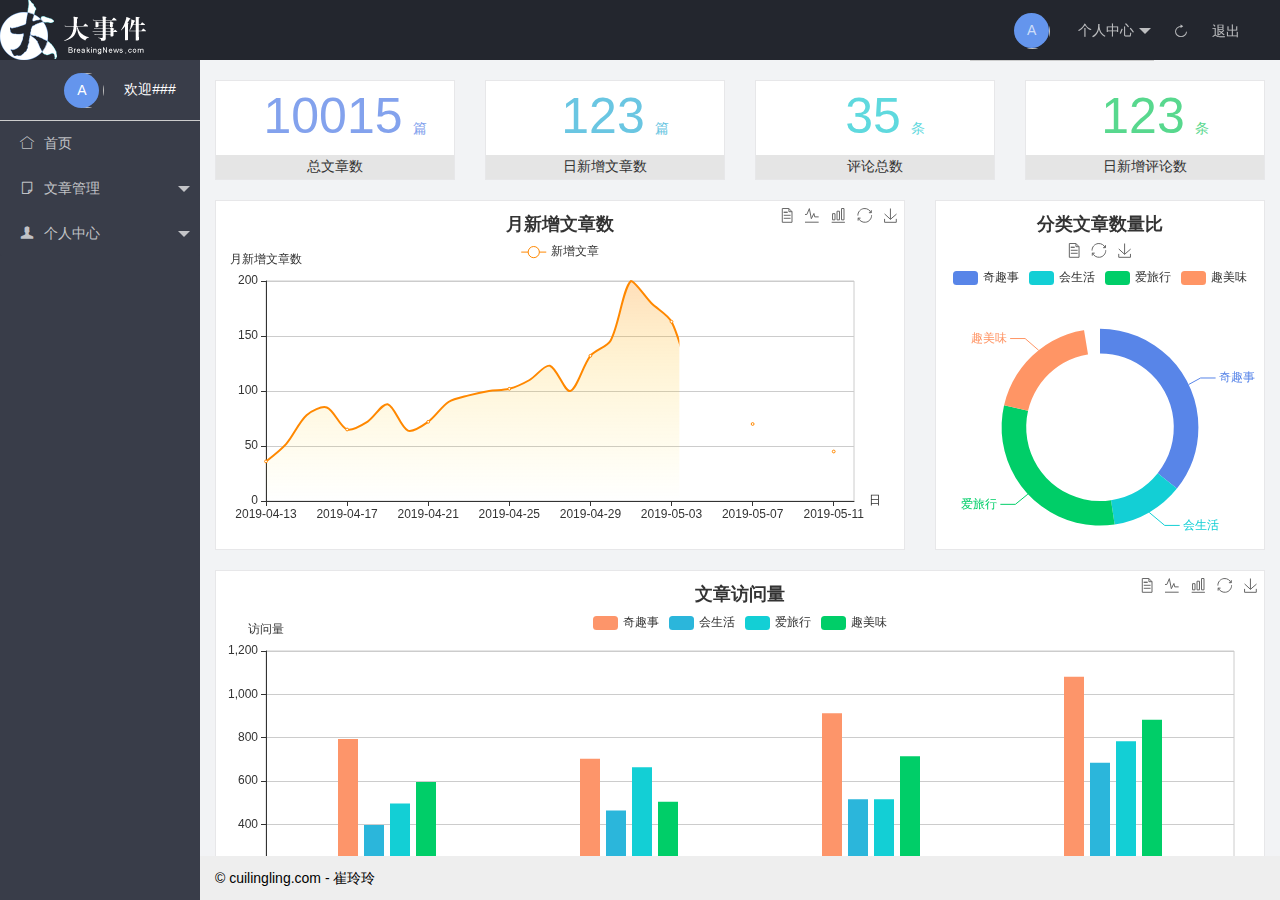
==== commit 575bfb61: "修改信息和密码完成" ====
--- a/index.html
+++ b/index.html
@@ -42,7 +42,7 @@
                     <span class="hello">欢迎###</span>
                 </div>
                 <ul class="layui-nav layui-nav-tree " lay-shrink="all" lay-filter="test">
-                    <li class="layui-nav-item"><a href=""><i class="layui-icon layui-icon-home"></i>首页</a></li>
+                    <li class="layui-nav-item"><a href="./home/dashboard.html" target="fm"><i class="layui-icon layui-icon-home"></i>首页</a></li>
                     <li class="layui-nav-item">
                         <a class="" href="javascript:;"><i class="layui-icon layui-icon-file-b"></i>文章管理</a>
                         <dl class="layui-nav-child">
@@ -55,9 +55,9 @@
                     <li class="layui-nav-item">
                         <a href="javascript:;"><i class="layui-icon layui-icon-friends"></i>个人中心</a>
                         <dl class="layui-nav-child">
-                            <dd><a href="javascript:;"><i class="layui-icon layui-icon-app"></i>基本资料</a></dd>
+                            <dd><a href="./user/user_inof.html" target="fm"><i class="layui-icon layui-icon-app"></i>基本资料</a></dd>
                             <dd><a href="javascript:;"><i class="layui-icon layui-icon-app"></i>更换头像</a></dd>
-                            <dd><a href="javascript:;"><i class="layui-icon layui-icon-app"></i>重置密码</a></dd>
+                            <dd><a href="./user/user_pwd.html" target="fm"><i class="layui-icon layui-icon-app"></i>重置密码</a></dd>
 
                         </dl>
                     </li>
@@ -68,7 +68,7 @@
 
         <div class="layui-body">
             <!-- 内容主体区域 -->
-            <div style="padding: 15px;">内容主体区域</div>
+                <iframe src="./home/dashboard.html" frameborder="0" name="fm"></iframe>
         </div>
 
         <div class="layui-footer">
@@ -76,8 +76,8 @@
             © cuilingling.com - 崔玲玲
         </div>
     </div>
+    <script src="./assets/lib/layui/layui.all.js"></script>
     <script src="./assets/lib/jquery.js"></script>
-    <script src="./assets/lib/layui/layui.all.js"></script>
     <script src="./assets/js/baseAPI.js"></script>
     <script src="./assets/js/index.js"></script>
     <script>
--- a/assets/css/index.css
+++ b/assets/css/index.css
@@ -33,4 +33,11 @@
     display: inline-block;
     width: 35px;
     height: 35px;
+}
+iframe{
+    width: 100%;
+    height: 100%;
+}
+.layui-body{
+ overflow: hidden;   
 }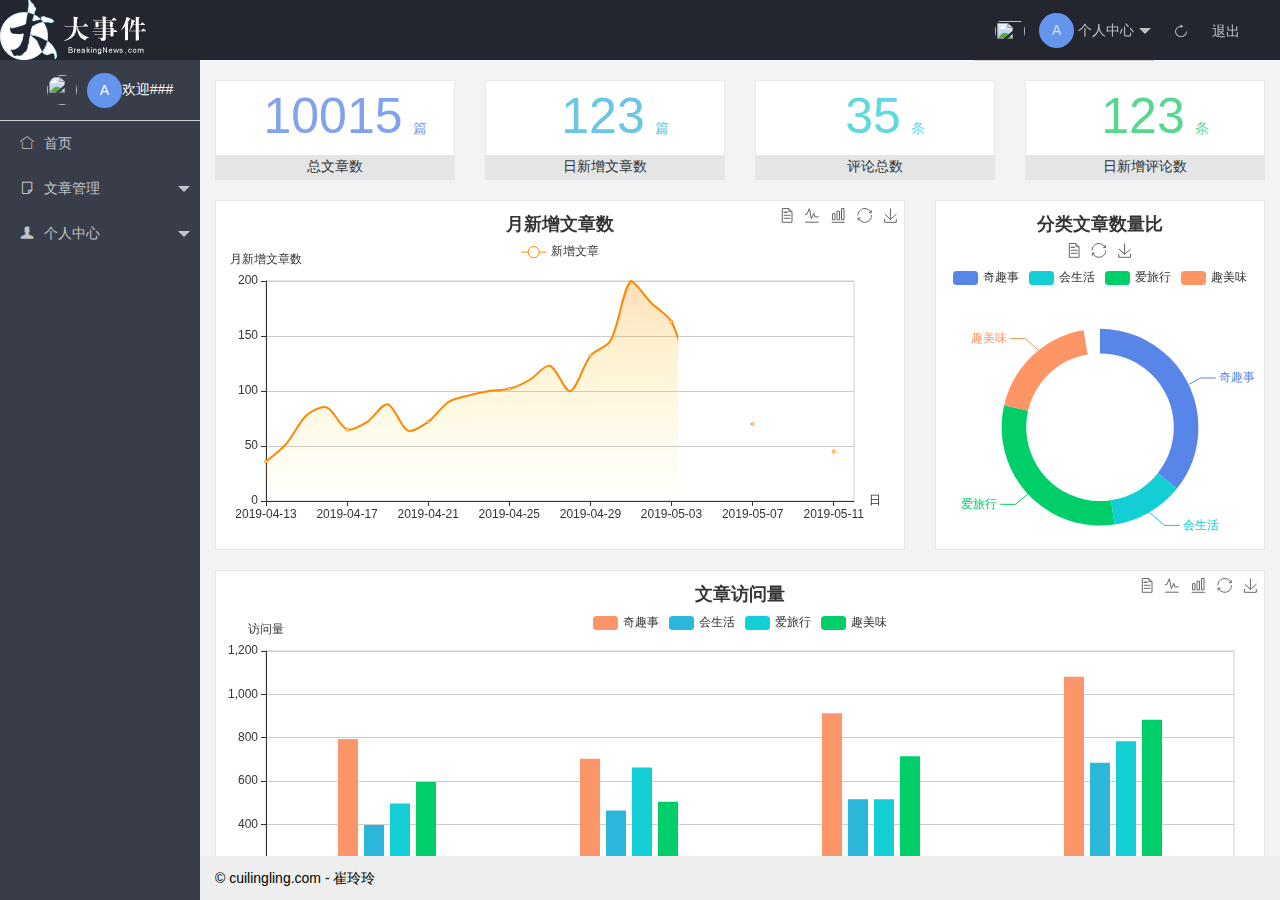
==== commit d08de5e6: "文章类名" ====
--- a/index.html
+++ b/index.html
@@ -46,7 +46,7 @@
                     <li class="layui-nav-item">
                         <a class="" href="javascript:;"><i class="layui-icon layui-icon-file-b"></i>文章管理</a>
                         <dl class="layui-nav-child">
-                            <dd><a href="javascript:;"><i class="layui-icon layui-icon-app"></i>文章类别</a></dd>
+                            <dd><a href="./text/user_text.html" target="fm"><i class="layui-icon layui-icon-app"></i>文章类别</a></dd>
                             <dd><a href="javascript:;"><i class="layui-icon layui-icon-app"></i>文章列表</a></dd>
                             <dd><a href="javascript:;"><i class="layui-icon layui-icon-app"></i>文章发布</a></dd>
 
@@ -56,7 +56,7 @@
                         <a href="javascript:;"><i class="layui-icon layui-icon-friends"></i>个人中心</a>
                         <dl class="layui-nav-child">
                             <dd><a href="./user/user_inof.html" target="fm"><i class="layui-icon layui-icon-app"></i>基本资料</a></dd>
-                            <dd><a href="javascript:;"><i class="layui-icon layui-icon-app"></i>更换头像</a></dd>
+                            <dd><a href="./user/user_pice.html" target="fm"><i class="layui-icon layui-icon-app"></i>更换头像</a></dd>
                             <dd><a href="./user/user_pwd.html" target="fm"><i class="layui-icon layui-icon-app"></i>重置密码</a></dd>
 
                         </dl>
--- a/assets/css/index.css
+++ b/assets/css/index.css
@@ -9,7 +9,6 @@
     padding-left: 20px;
 }
 .context{
-   
    display: flex;
    justify-content: center;
    align-items: center;
@@ -17,8 +16,6 @@
    border-bottom: 1px solid #cccccc;
 }
 .geren{
-    position: relative;
-    right: 25px;
     display: inline-block;
     width: 35px;
     height: 35px;
@@ -27,13 +24,6 @@
     line-height: 35px;
     border-radius: 50%;
 }
-.layui-nav-img{
-    position: relative;
-    left: 25px;
-    display: inline-block;
-    width: 35px;
-    height: 35px;
-}
 iframe{
     width: 100%;
     height: 100%;
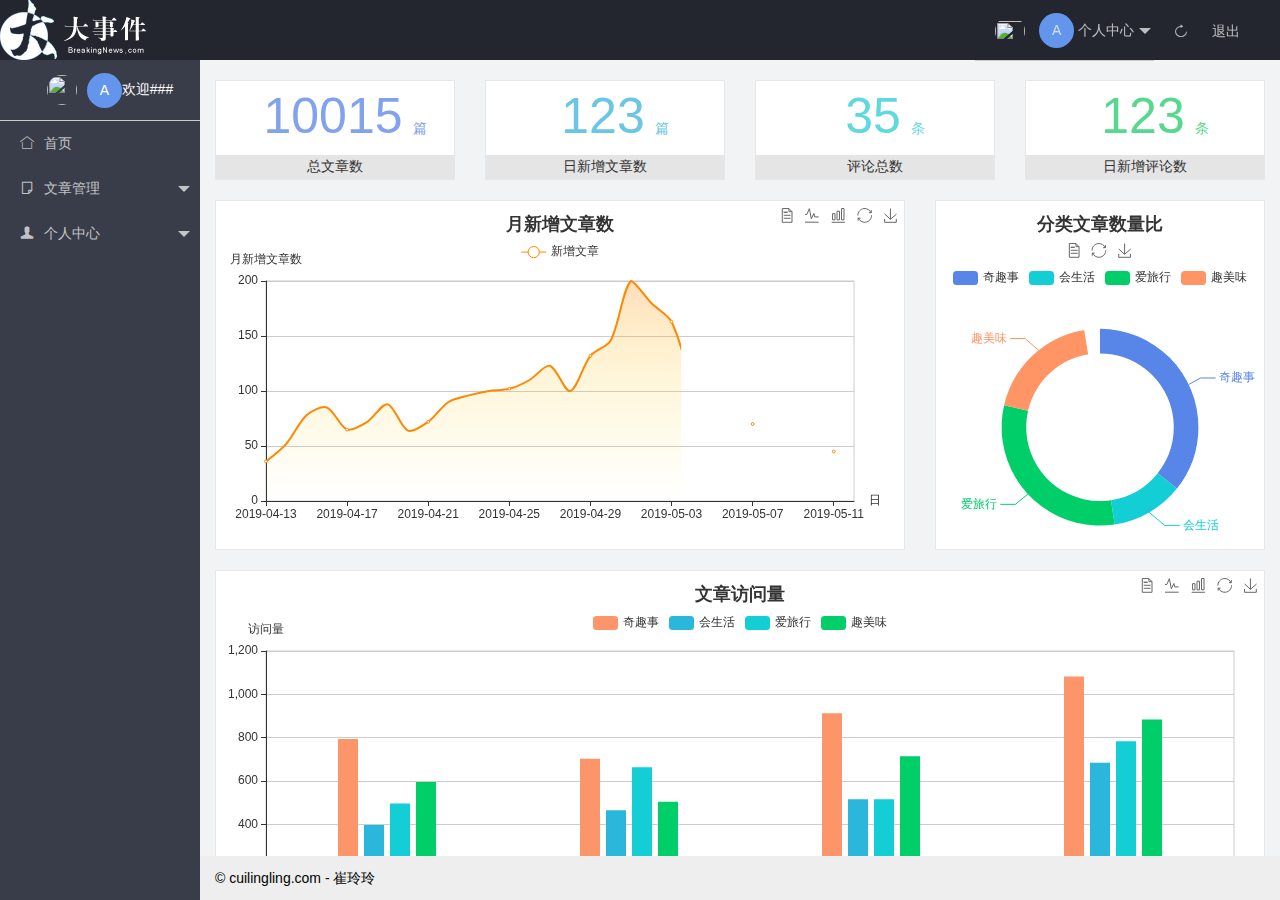
==== commit 207c9485: "完成" ====
--- a/index.html
+++ b/index.html
@@ -29,7 +29,8 @@
 
                     </dl>
                 </li>
-                <li class="layui-nav-item"><a href="javascript:;" class="tui"><i class="layui-icon layui-icon-refresh-1">&#xe682;</i>退出</a></li>
+                <li class="layui-nav-item"><a href="javascript:;" class="tui"><i
+                            class="layui-icon layui-icon-refresh-1">&#xe682;</i>退出</a></li>
             </ul>
         </div>
 
@@ -42,22 +43,28 @@
                     <span class="hello">欢迎###</span>
                 </div>
                 <ul class="layui-nav layui-nav-tree " lay-shrink="all" lay-filter="test">
-                    <li class="layui-nav-item"><a href="./home/dashboard.html" target="fm"><i class="layui-icon layui-icon-home"></i>首页</a></li>
+                    <li class="layui-nav-item"><a href="./home/dashboard.html" target="fm"><i
+                                class="layui-icon layui-icon-home"></i>首页</a></li>
                     <li class="layui-nav-item">
                         <a class="" href="javascript:;"><i class="layui-icon layui-icon-file-b"></i>文章管理</a>
                         <dl class="layui-nav-child">
-                            <dd><a href="./text/user_text.html" target="fm"><i class="layui-icon layui-icon-app"></i>文章类别</a></dd>
-                            <dd><a href="javascript:;"><i class="layui-icon layui-icon-app"></i>文章列表</a></dd>
-                            <dd><a href="javascript:;"><i class="layui-icon layui-icon-app"></i>文章发布</a></dd>
+                            <dd><a href="./text/user_text.html" target="fm"><i
+                                        class="layui-icon layui-icon-app"></i>文章类别</a></dd>
+                            <dd><a href="./text/user_list.html" target="fm"><i
+                                        class="layui-icon layui-icon-app"></i>文章列表</a></dd>
+                            <dd><a href="/text/text_put.html" target="fm"><i class="layui-icon layui-icon-app"></i>文章发布</a></dd>
 
                         </dl>
                     </li>
                     <li class="layui-nav-item">
                         <a href="javascript:;"><i class="layui-icon layui-icon-friends"></i>个人中心</a>
                         <dl class="layui-nav-child">
-                            <dd><a href="./user/user_inof.html" target="fm"><i class="layui-icon layui-icon-app"></i>基本资料</a></dd>
-                            <dd><a href="./user/user_pice.html" target="fm"><i class="layui-icon layui-icon-app"></i>更换头像</a></dd>
-                            <dd><a href="./user/user_pwd.html" target="fm"><i class="layui-icon layui-icon-app"></i>重置密码</a></dd>
+                            <dd><a href="./user/user_inof.html" target="fm"><i
+                                        class="layui-icon layui-icon-app"></i>基本资料</a></dd>
+                            <dd><a href="./user/user_pice.html" target="fm"><i
+                                        class="layui-icon layui-icon-app"></i>更换头像</a></dd>
+                            <dd><a href="./user/user_pwd.html" target="fm"><i
+                                        class="layui-icon layui-icon-app"></i>重置密码</a></dd>
 
                         </dl>
                     </li>
@@ -68,7 +75,7 @@
 
         <div class="layui-body">
             <!-- 内容主体区域 -->
-                <iframe src="./home/dashboard.html" frameborder="0" name="fm"></iframe>
+            <iframe src="./home/dashboard.html" frameborder="0" name="fm"></iframe>
         </div>
 
         <div class="layui-footer">
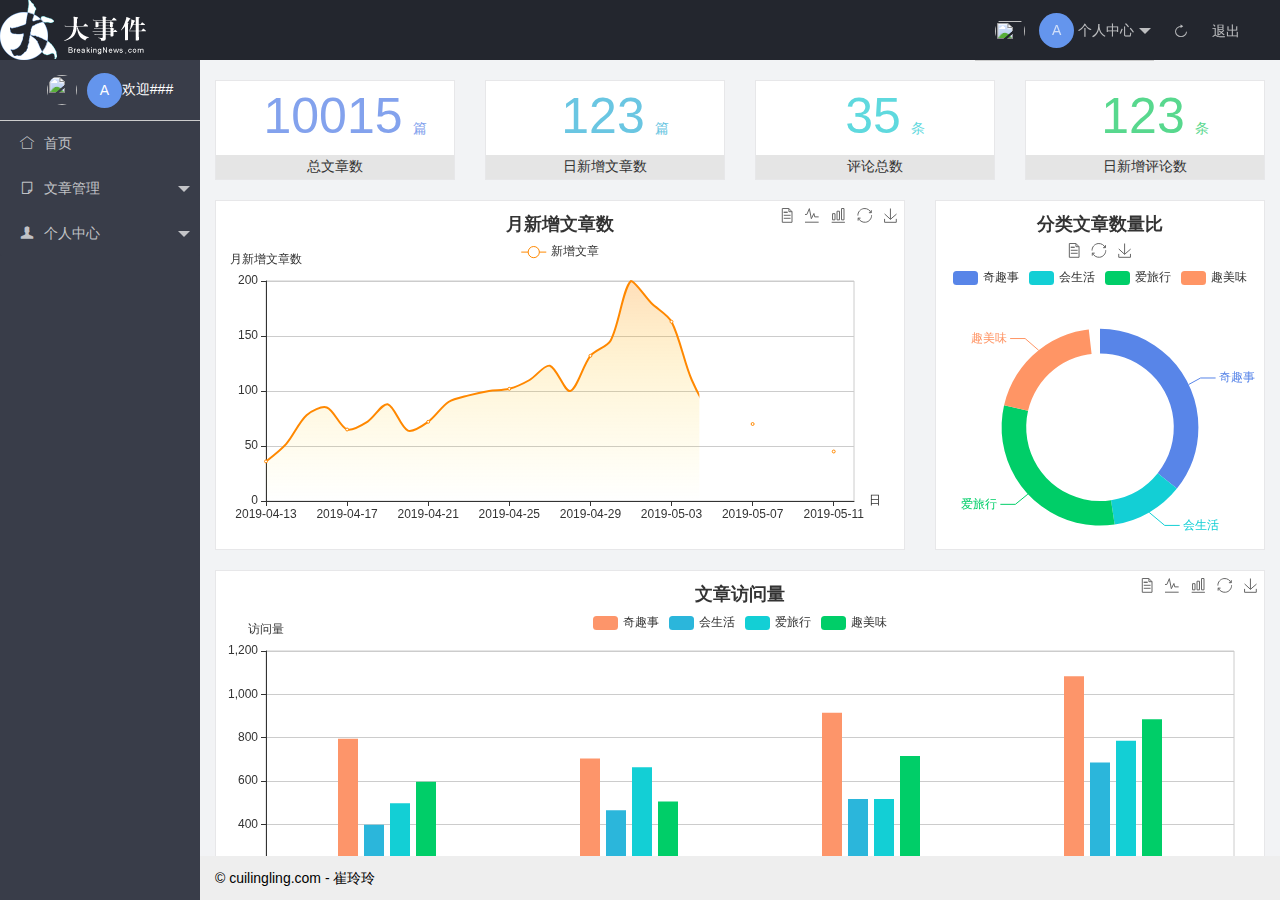
==== commit c47add9d: "项目完成了" ====
--- a/index.html
+++ b/index.html
@@ -51,7 +51,7 @@
                             <dd><a href="./text/user_text.html" target="fm"><i
                                         class="layui-icon layui-icon-app"></i>文章类别</a></dd>
                             <dd><a href="./text/user_list.html" target="fm"><i
-                                        class="layui-icon layui-icon-app"></i>文章列表</a></dd>
+                                        class="layui-icon layui-icon-app" id="a2"></i>文章列表</a></dd>
                             <dd><a href="/text/text_put.html" target="fm"><i class="layui-icon layui-icon-app"></i>文章发布</a></dd>
 
                         </dl>
